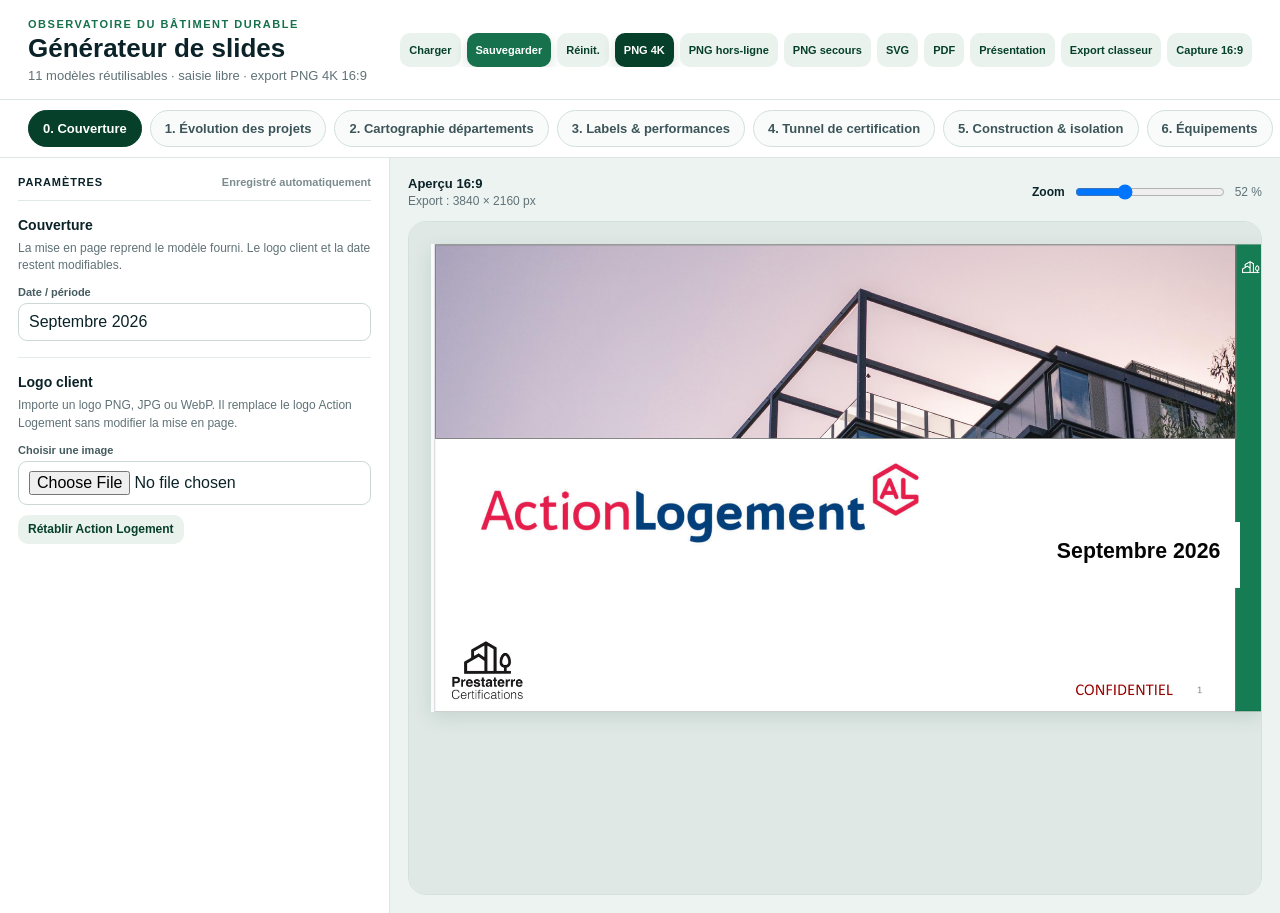
==== _qa.html @ 5436eee7 "Add files via upload" ====
<!DOCTYPE html>
<html lang="fr">
<head>
  <meta charset="UTF-8" />
  <meta name="viewport" content="width=device-width, initial-scale=1.0" />
  <meta name="theme-color" content="#06402B" />
  <title>Générateur de slides - Observatoire</title>
  <link rel="stylesheet" href="style.css" />
</head>
<body>
  <div id="appShell" class="app-shell" aria-hidden="true">
  <header class="app-header">
    <div>
      <p class="eyebrow">OBSERVATOIRE DU BÂTIMENT DURABLE</p>
      <h1>Générateur de slides</h1>
      <p class="app-subtitle">11 modèles réutilisables · saisie libre · export PNG 4K 16:9</p>
    </div>
    <div class="header-actions">
      <button id="loadSaveBtn" class="btn btn-secondary" type="button">Charger</button>
      <button id="saveProjectBtn" class="btn btn-save" type="button">Sauvegarder</button>
      <button id="resetBtn" class="btn btn-secondary" type="button">Réinit.</button>
      <button id="exportBtn" class="btn btn-primary" type="button" title="Export PNG 4K standard">PNG 4K</button>
      <button id="exportOfflineBtn" class="btn btn-secondary" type="button" title="Export PNG hors ligne sans dépendance Internet">PNG hors-ligne</button>
      <button id="exportFallbackBtn" class="btn btn-secondary" type="button" title="Méthode d’export alternative">PNG secours</button>
      <button id="exportSvgBtn" class="btn btn-secondary" type="button" title="Export hors ligne vectoriel compatible présentation">SVG</button>
      <button id="printPdfBtn" class="btn btn-secondary" type="button" title="Alternative hors connexion via l’impression du navigateur">PDF</button>
      <button id="presentationBtn" class="btn btn-secondary" type="button" title="Afficher les slides en plein écran avec les onglets">Présentation</button>
      <button id="exportWorkbookBtn" class="btn btn-secondary" type="button" title="Exporter tous les onglets dans un seul PDF">Export classeur</button>
      <button id="openCaptureBtn" class="btn btn-secondary" type="button" title="Ouvre la slide seule en grand format, prête pour une capture d’écran propre">Capture 16:9</button>
      <input id="loadSaveInput" type="file" accept="application/json,.json" hidden />
    </div>
  </header>

  <nav class="tabs" aria-label="Slides">
    <button class="tab active" data-tab="cover">0. Couverture</button>
    <button class="tab" data-tab="evolution">1. Évolution des projets</button>
    <button class="tab" data-tab="map">2. Cartographie départements</button>
    <button class="tab" data-tab="labels">3. Labels & performances</button>
    <button class="tab" data-tab="tunnel">4. Tunnel de certification</button>
    <button class="tab" data-tab="envelope">5. Construction & isolation</button>
    <button class="tab" data-tab="equipments">6. Équipements</button>
    <button class="tab" data-tab="heatingMatrix">7. Transition chauffage</button>
    <button class="tab" data-tab="ecsMatrix">8. Transition ECS</button>
    <button class="tab" data-tab="carbon">9. Indicateurs carbone</button>
    <button class="tab" data-tab="dpe">10. DPE avant / après</button>
  </nav>

  <main class="workspace">
    <aside class="control-panel">
      <div class="control-panel-title">
        <span>PARAMÈTRES</span>
        <span id="saveStatus">Enregistré automatiquement</span>
      </div>
      <div id="controls"></div>
    </aside>

    <section class="preview-area">
      <div class="preview-toolbar">
        <div>
          <strong>Aperçu 16:9</strong>
          <span>Export : 3840 × 2160 px</span>
        </div>
        <div class="zoom-control">
          <label for="zoomRange">Zoom</label>
          <input id="zoomRange" type="range" min="30" max="100" value="52" />
          <span id="zoomValue">52 %</span>
        </div>
      </div>
      <div id="slideViewport" class="slide-viewport">
        <div id="slideStage" class="slide-stage">
          <section id="slide" class="slide" aria-label="Aperçu de la slide"></section>
        </div>
      </div>
    </section>
  </main>

  <div id="toast" class="toast" role="status" aria-live="polite"></div>
  </div>
  <script src="app.js"></script>
</body>
</html>
---- style.css ----
:root {
  --green-900: #06402B;
  --green-800: #0b5a3d;
  --green-700: #16714c;
  --green-500: #43995f;
  --green-300: #9dc68d;
  --green-100: #e9f2ec;
  --teal-900: #07343a;
  --ink: #0b2328;
  --muted: #607277;
  --line: #cbd8d5;
  --panel: #f7faf9;
  --panel-2: #eef4f2;
  --orange: #f2a000;
  --orange-dark: #e96a13;
  --yellow: #f7d640;
  --red: #e74f1d;
  --grey: #aeb7b5;
  --white: #ffffff;
  --shadow: 0 12px 36px rgba(6, 64, 43, .12);
  --radius: 18px;
}

* { box-sizing: border-box; }

html, body { min-height: 100%; }

body {
  margin: 0;
  font-family: Arial, Helvetica, sans-serif;
  color: var(--ink);
  background: #edf3f1;
}

button, input, select, textarea { font: inherit; }
button { cursor: pointer; }

.app-header {
  display: flex;
  justify-content: space-between;
  align-items: center;
  gap: 24px;
  padding: 18px 28px 16px;
  background: #fff;
  border-bottom: 1px solid #dce6e3;
}

.eyebrow {
  margin: 0 0 4px;
  color: var(--green-700);
  font-size: 11px;
  font-weight: 800;
  letter-spacing: .14em;
}

.app-header h1 {
  margin: 0;
  font-size: 26px;
  line-height: 1.1;
}

.app-subtitle {
  margin: 5px 0 0;
  color: var(--muted);
  font-size: 13px;
}

.header-actions { display: flex; gap: 6px; flex-wrap: nowrap; justify-content: flex-end; align-items: center; }

.btn {
  border: 0;
  border-radius: 10px;
  padding: 7px 9px;
  font-weight: 800;
  font-size: 11px;
  line-height: 1.1;
  white-space: nowrap;
  transition: .18s ease;
}

.btn:hover { transform: translateY(-1px); }
.btn-primary { color: #fff; background: var(--green-900); box-shadow: 0 7px 18px rgba(6,64,43,.2); }
.btn-save { color: #fff; background: var(--green-700); box-shadow: 0 7px 18px rgba(22,113,76,.18); }
.btn-secondary { color: var(--green-900); background: var(--green-100); }
.btn-small { padding: 8px 10px; font-size: 12px; }
.btn-danger { color: #8d2d1a; background: #fff1ed; }

.tabs {
  display: flex;
  gap: 8px;
  padding: 10px 28px;
  background: #fff;
  border-bottom: 1px solid #dce6e3;
  overflow-x: auto;
}

.tab {
  border: 1px solid #d2dfdc;
  background: #f8fbfa;
  color: #3d5559;
  padding: 10px 14px;
  border-radius: 999px;
  white-space: nowrap;
  font-size: 13px;
  font-weight: 800;
}

.tab.active {
  color: #fff;
  border-color: var(--green-900);
  background: var(--green-900);
}

.workspace {
  display: grid;
  grid-template-columns: 390px 1fr;
  min-height: calc(100vh - 146px);
}

.control-panel {
  background: #fff;
  border-right: 1px solid #dce6e3;
  min-height: 100%;
  max-height: calc(100vh - 146px);
  overflow: auto;
  padding: 18px;
}

.control-panel-title {
  display: flex;
  justify-content: space-between;
  align-items: center;
  gap: 10px;
  padding-bottom: 12px;
  border-bottom: 1px solid #e0e9e7;
  font-size: 11px;
  font-weight: 900;
  letter-spacing: .08em;
}

.control-panel-title span:last-child {
  color: #7c8b8e;
  font-weight: 600;
  letter-spacing: 0;
}

.control-section {
  padding: 16px 0;
  border-bottom: 1px solid #e3ebe9;
}

.control-section:last-child { border-bottom: 0; }
.control-section h3 { margin: 0 0 11px; font-size: 14px; }
.control-section p.help { margin: -4px 0 12px; color: var(--muted); font-size: 12px; line-height: 1.45; }

.field { margin-bottom: 10px; }
.field:last-child { margin-bottom: 0; }
.field label { display: block; margin-bottom: 5px; font-size: 11px; color: #465b60; font-weight: 800; }
.field input, .field select, .field textarea {
  width: 100%;
  border: 1px solid #cbd8d5;
  border-radius: 9px;
  padding: 9px 10px;
  background: #fff;
  color: var(--ink);
  outline: none;
}
.field textarea { min-height: 62px; resize: vertical; }
.field input:focus, .field select:focus, .field textarea:focus {
  border-color: var(--green-700);
  box-shadow: 0 0 0 3px rgba(22,113,76,.1);
}

.fields-2 { display: grid; grid-template-columns: 1fr 1fr; gap: 8px; }
.fields-3 { display: grid; grid-template-columns: 1fr 1fr 1fr; gap: 8px; }

.data-list { display: flex; flex-direction: column; gap: 8px; }
.data-row {
  display: grid;
  grid-template-columns: minmax(0,1fr) 72px 34px;
  gap: 6px;
  align-items: end;
}
.data-row .field { margin: 0; }
.data-row .remove-row {
  width: 34px;
  height: 38px;
  padding: 0;
  border: 0;
  border-radius: 8px;
  background: #fff1ed;
  color: #9a3820;
  font-size: 18px;
  font-weight: 900;
}
.custom-row {
  display: grid;
  grid-template-columns: 1fr 76px 34px;
  gap: 6px;
  align-items: end;
}
.custom-input { margin-top: 5px; }

.section-actions { display: flex; justify-content: flex-end; margin-top: 10px; }

.inline-note {
  margin-top: 9px;
  padding: 9px 10px;
  background: #f3f7f6;
  border-radius: 9px;
  color: #587075;
  font-size: 11px;
  line-height: 1.4;
}
.inline-note.warn { background: #fff7e8; color: #8a5a00; }

.preview-area { min-width: 0; padding: 18px; overflow: hidden; }
.preview-toolbar {
  display: flex;
  justify-content: space-between;
  align-items: center;
  gap: 16px;
  margin-bottom: 12px;
}
.preview-toolbar strong { display: block; font-size: 13px; }
.preview-toolbar span { color: var(--muted); font-size: 12px; }
.zoom-control { display: flex; align-items: center; gap: 8px; }
.zoom-control label { font-size: 12px; font-weight: 800; }
.zoom-control input { width: 150px; }

.slide-viewport {
  width: 100%;
  min-height: calc(100vh - 226px);
  overflow: auto;
  border: 1px solid #d4e0dd;
  border-radius: 18px;
  background: #dfe8e5;
  padding: 22px;
}
.slide-stage { transform-origin: top left; }

.slide {
  position: relative;
  width: 1600px;
  height: 900px;
  overflow: hidden;
  background: #fff;
  color: var(--ink);
  box-shadow: var(--shadow);
  transform-origin: top left;
}

/* ---------------------------
   Shared slide language
   --------------------------- */

.slide * { box-sizing: border-box; }
.slide h1, .slide h2, .slide h3, .slide p { margin: 0; }
.slide .s-head {
  position: absolute;
  left: 58px;
  right: 58px;
  top: 36px;
  height: 94px;
  display: flex;
  justify-content: space-between;
  align-items: flex-start;
}
.slide .s-title-wrap { display: flex; gap: 22px; align-items: stretch; }
.slide .s-title-line { width: 5px; border-radius: 10px; background: var(--teal-900); }
.slide .s-title h1 { font-size: 37px; letter-spacing: .01em; font-weight: 900; }
.slide .s-title p { margin-top: 6px; font-size: 23px; color: #1c5960; }
.slide .s-title .s-note { margin-top: 7px; font-size: 14px; color: #6e7b7e; font-style: italic; }
.slide .tip {
  display: flex;
  align-items: center;
  gap: 14px;
  max-width: 410px;
  padding: 14px 18px;
  border-radius: 14px;
  background: linear-gradient(90deg, #e7f0ed, #f0f5f3);
  font-size: 16px;
  line-height: 1.25;
}
.slide .tip-icon, .slide .round-icon {
  flex: 0 0 auto;
  display: inline-flex;
  align-items: center;
  justify-content: center;
  border-radius: 50%;
  color: #fff;
  background: radial-gradient(circle at 30% 30%, #0d6c5d, #073b3f 72%);
}
.slide .tip-icon { width: 54px; height: 54px; font-size: 27px; }
.slide .round-icon { width: 44px; height: 44px; font-size: 22px; }
.slide .card {
  border: 1.5px solid #c3d2cf;
  border-radius: 24px;
  background: #fff;
}
.slide .card-tab {
  position: absolute;
  top: -34px;
  left: 74px;
  min-width: 290px;
  height: 54px;
  display: flex;
  align-items: center;
  gap: 12px;
  padding: 0 28px 0 54px;
  color: #fff;
  background: linear-gradient(90deg, #07504a, #06402b);
  border-radius: 0 14px 14px 0;
  font-size: 22px;
  font-weight: 900;
}
.slide .card-tab .tab-icon {
  position: absolute;
  left: -32px;
  width: 70px;
  height: 70px;
  display: flex;
  align-items: center;
  justify-content: center;
  border: 8px solid #fff;
  border-radius: 50%;
  background: radial-gradient(circle at 30% 30%, #0d6c5d, #073b3f 72%);
  font-size: 30px;
}
.slide .mini-header { font-size: 13px; color: #4e6367; font-weight: 900; letter-spacing: .03em; }
.slide .metric { font-weight: 900; color: #073d42; }
.slide .metric.green { color: #2d7f39; }
.slide .muted { color: #64777b; }
.slide .divider { height: 1px; background: #ccd8d6; }

.slide .footer-note {
  position: absolute;
  left: 58px;
  right: 58px;
  bottom: 34px;
  min-height: 82px;
  display: flex;
  align-items: center;
  gap: 20px;
  padding: 15px 24px;
  border: 1px solid #c6d3d0;
  border-radius: 16px;
  background: #fff;
  font-size: 14px;
  line-height: 1.4;
}

/* Bars */
.bar-chart { display: flex; flex-direction: column; gap: 7px; }
.bar-row { display: grid; grid-template-columns: 210px 1fr 46px 54px; gap: 10px; align-items: center; }
.bar-name { text-align: right; font-size: 14px; line-height: 1.15; }
.bar-track { height: 18px; border-radius: 4px; background: #edf2f0; overflow: hidden; }
.bar-fill { height: 100%; border-radius: 4px; background: linear-gradient(90deg, #0d8150, #2ea660); }
.bar-fill.orange { background: linear-gradient(90deg, #f3b300, #f68a00); }
.bar-count { font-size: 15px; font-weight: 900; }
.bar-percent { color: #66787b; font-size: 12px; }

/* Repères */
.reperes-box {
  border: 1px solid #cad7d4;
  border-radius: 16px;
  overflow: hidden;
  background: #fff;
}
.reperes-title { padding: 10px 15px; font-weight: 900; border-bottom: 1px solid #d7e1df; }
.repere-row { display: flex; align-items: flex-start; gap: 10px; padding: 6px 14px; border-bottom: 1px solid #e2e9e7; font-size: 11.5px; line-height: 1.25; }
.repere-row:last-child { border-bottom: 0; }
.repere-dot { flex: 0 0 auto; width: 24px; height: 24px; display:flex; align-items:center; justify-content:center; border-radius:50%; background:#0c7c4d; color:#fff; font-size:12px; }

/* Donuts */
.donut-wrap { display: flex; align-items: center; gap: 18px; }
.donut {
  width: 126px;
  height: 126px;
  border-radius: 50%;
  position: relative;
  flex: 0 0 auto;
}
.donut::after {
  content: "";
  position: absolute;
  inset: 28px;
  border-radius: 50%;
  background: #fff;
}
.legend { display: flex; flex-direction: column; gap: 8px; min-width: 0; }
.legend-item { display: grid; grid-template-columns: 13px 55px 1fr; gap: 8px; align-items: start; font-size: 12px; line-height: 1.2; }
.legend-swatch { width: 13px; height: 13px; margin-top: 1px; border-radius: 2px; }
.legend-val { font-weight: 900; }

/* Gauges */
.gauge { position: relative; height: 54px; }
.gauge-track {
  position: absolute;
  left: 0;
  right: 0;
  top: 21px;
  height: 14px;
  border-radius: 20px;
  background: linear-gradient(90deg, #006b44 0%, #79b64b 36%, #f5d13b 62%, #f39b18 80%, #ed4e1c 100%);
}
.gauge-tick { position: absolute; top: 37px; font-size: 11px; color: #53676b; transform: translateX(-50%); }
.gauge-marker { position: absolute; top: 0; transform: translateX(-50%); text-align: center; }
.gauge-marker .marker-label { font-size: 12px; font-weight: 900; white-space: nowrap; }
.gauge-marker .pin { width: 15px; height: 15px; margin: 4px auto 0; border-radius: 50% 50% 50% 0; transform: rotate(-45deg); background: var(--green-900); }
.gauge-marker.orange .pin { background: var(--orange); }
.gauge-marker.grey .pin { background: #808b8c; }
.gauge-marker .stem { width: 2px; height: 9px; margin: -2px auto 0; background: currentColor; opacity: .7; }

/* Simple building illustration */
.building-ill { width: 100%; height: 100%; }
.building-ill .b-stroke { stroke: #102f34; stroke-width: 4; fill: none; stroke-linecap: round; stroke-linejoin: round; }
.building-ill .b-soft { stroke: #6f8587; stroke-width: 2; fill: none; }
.building-ill .b-fill { fill: #f6f8f7; stroke: #102f34; stroke-width: 4; }
.building-ill .b-side { fill: #e9efed; stroke: #102f34; stroke-width: 4; }
.building-ill .b-roof { fill: #233a3f; }
.building-ill .b-core { fill: #31494d; }
.building-ill .b-ins { fill: #c7e1a7; stroke: #6b9d50; stroke-width: 2; }
.building-ill .b-ground { fill: #eef3f1; stroke: #9fb1ad; stroke-width: 2; }
.building-ill .b-base { fill: #2d4448; }
.building-ill .b-shadow { fill: #dce7e3; }
.building-ill .b-pillar { fill: #51686b; }
.building-ill .b-balcony { stroke: #264145; stroke-width: 2; fill: #eff4f3; }
.building-ill .b-furniture { stroke: #587174; stroke-width: 2; fill: none; stroke-linecap: round; }
.building-ill .b-green { fill: #a5c785; stroke: #3d6e45; stroke-width: 2; }


/* Slide 1 */
.labels-slide .left-card { position:absolute; left:30px; top:177px; width:720px; height:570px; padding:48px 30px 20px; }
.labels-slide .right-card { position:absolute; right:30px; top:177px; width:790px; height:570px; padding:48px 30px 20px; }
.labels-slide .chart-zone { height: 250px; overflow: hidden; }
.labels-slide .reperes-box { min-height: 190px; margin-top: 16px; }
.labels-slide .right-card .bar-row { grid-template-columns: 225px 1fr 40px 50px; gap: 8px; }
.labels-slide .right-card .chart-zone { height: 300px; }
.labels-slide .right-card .reperes-box { min-height: 170px; margin-top: 10px; }
.labels-slide .footer-note { min-height: 80px; }
.labels-slide .summary-grid { display:grid; grid-template-columns:1fr 1fr 1fr; gap:0; width:100%; }
.labels-slide .summary-item { display:flex; align-items:center; gap:13px; padding:0 20px; border-right:1px solid #cad6d3; font-size:13px; }
.labels-slide .summary-item:last-child { border-right:0; }

/* Slide 2 equipments */
.equipment-slide .heat-card { position:absolute; left:26px; top:174px; width:345px; height:254px; padding:40px 20px 16px; }
.equipment-slide .ecs-card { position:absolute; right:26px; top:174px; width:345px; height:254px; padding:40px 20px 16px; }
.equipment-slide .cool-card { position:absolute; left:26px; top:452px; width:345px; height:254px; padding:40px 20px 16px; }
.equipment-slide .vent-card { position:absolute; right:26px; top:452px; width:345px; height:254px; padding:40px 20px 16px; }
.equipment-slide .building-zone { position:absolute; left:350px; top:118px; width:900px; height:610px; }
.equipment-slide .performance-card { position:absolute; left:165px; right:165px; top:736px; height:138px; border:1.5px solid #c3d2cf; border-radius:18px; padding:34px 14px 10px; }
.equipment-slide .performance-card .card-tab { left:34px; min-width:430px; }
.equipment-slide .equip-title { font-size:12px; font-weight:900; margin-bottom:10px; }
.equipment-slide .dominant { margin-top:10px; padding-top:0; }
.equipment-slide .dominant .name { font-size:13px; font-weight:900; line-height:1.12; }
.equipment-slide .dominant .pct { color:#2d7f39; font-size:24px; font-weight:900; }
.equipment-slide .metrics-grid { display:grid; grid-template-columns:1.05fr 1fr 1.1fr 1.15fr; gap:0; height:100%; }
.equipment-slide .perf-cell { padding:0 12px; border-right:1px solid #cbd8d5; }
.equipment-slide .perf-cell:last-child { border-right:0; }
.equipment-slide .perf-cell .head { display:flex; gap:6px; align-items:center; font-size:10px; font-weight:900; }
.equipment-slide .perf-values { display:grid; grid-template-columns:repeat(3,1fr); gap:4px; margin-top:7px; }
.equipment-slide .perf-value span { display:block; font-size:8px; color:#617478; }
.equipment-slide .perf-value b { display:block; margin-top:2px; font-size:14px; color:#2d7f39; }
.equipment-slide .mini-gauge { margin-top:8px; position:relative; height:20px; }
.equipment-slide .mini-gauge .track { position:absolute; left:0; right:0; top:8px; height:7px; border-radius:10px; background:linear-gradient(90deg,#0b7c4c,#7fb44d,#f2ce38,#e96918); }
.equipment-slide .mini-gauge .marker { position:absolute; top:0; width:0; height:0; border-left:6px solid transparent; border-right:6px solid transparent; border-top:11px solid #283d40; transform:translateX(-50%); }
.equipment-slide .card-tab, .envelope-slide .card-tab { left:54px; min-width:235px; height:46px; padding:0 18px 0 42px; font-size:17px; }
.equipment-slide .card-tab .tab-icon, .envelope-slide .card-tab .tab-icon { left:-24px; width:56px; height:56px; border-width:6px; font-size:24px; }
.equipment-slide .legend-item, .envelope-slide .legend-item { grid-template-columns: 12px 50px 1fr; gap: 7px; font-size: 11px; }
.equipment-slide .legend { gap: 6px; }

/* Slide 3 envelope */
.envelope-slide .mode-card { position:absolute; left:25px; top:170px; width:365px; height:340px; padding:46px 24px 20px; }
.envelope-slide .roof-card { position:absolute; right:25px; top:170px; width:440px; height:350px; padding:46px 24px 20px; }
.envelope-slide .facade-card { position:absolute; right:25px; top:545px; width:440px; height:300px; padding:46px 24px 18px; }
.envelope-slide .floor-card { position:absolute; left:255px; top:676px; width:695px; height:175px; padding:42px 22px 15px; }
.envelope-slide .building-zone { position:absolute; left:350px; top:128px; width:860px; height:620px; }
.envelope-slide .floor-layout { display:grid; grid-template-columns:1.35fr .9fr; gap:18px; height:100%; }
.envelope-slide .floor-layout > div:last-child { border-left:1px solid #cbd8d5; padding-left:18px; }
.envelope-slide .r-box { margin-top:12px; border-top:1px solid #cbd8d5; padding-top:10px; }
.envelope-slide .r-row { display:flex; justify-content:space-between; align-items:flex-end; }
.envelope-slide .r-value { font-size:27px; font-weight:900; color:#2d7f39; }
.envelope-slide .r-label { font-size:11px; font-weight:900; }
.envelope-slide .quality { margin-top:4px; color:#2d7f39; font-size:11px; font-weight:900; text-align:right; }

/* Slide 4 carbon */
.carbon-slide .energy-card { position:absolute; left:55px; top:245px; width:690px; height:515px; padding:52px 28px 22px; }
.carbon-slide .construction-card { position:absolute; right:55px; top:245px; width:690px; height:515px; padding:52px 28px 22px; }
.carbon-slide .carbon-values { display:grid; grid-template-columns:1fr 1fr; margin-bottom:26px; border-radius:14px; background:linear-gradient(90deg,#f3f7f6,#f6f9f8); }
.carbon-slide .carbon-value { padding:17px 20px; text-align:center; }
.carbon-slide .carbon-value:first-child { border-right:1px solid #bfcfcb; }
.carbon-slide .carbon-value .label { font-size:13px; font-weight:900; }
.carbon-slide .carbon-value b { display:block; margin-top:6px; font-size:40px; color:#073d42; }
.carbon-slide .carbon-value .unit { margin-top:2px; font-size:14px; }
.carbon-slide .carbon-gauge { padding:0 4px; margin-top:6px; }
.carbon-slide .thresholds { position:relative; height:85px; margin-top:4px; }
.carbon-slide .threshold-line { position:absolute; left:0; right:0; height:1px; background:#cbd8d5; }
.carbon-slide .threshold-label { position:absolute; left:0; font-size:12px; font-weight:900; }
.carbon-slide .threshold-point { position:absolute; width:10px; height:10px; border-radius:50%; transform:translate(-50%,-50%); }
.carbon-slide .threshold-vline { position:absolute; width:1px; top:-13px; height:43px; border-left:1px dashed currentColor; }
.carbon-slide .carbon-explainer { margin-top:10px; padding:13px 15px; border-radius:12px; background:#f1f6f4; font-size:13px; line-height:1.4; }
.carbon-slide .carbon-explainer b { color:#073d42; }
.carbon-slide .footer-note { bottom:32px; }
.carbon-slide .legend-inline { margin-left:auto; display:flex; gap:30px; font-size:13px; }
.carbon-slide .legend-inline span { display:flex; gap:8px; align-items:center; }
.carbon-slide .legend-pin { width:11px; height:11px; border-radius:50% 50% 50% 0; transform:rotate(-45deg); display:inline-block; }

.toast {
  position: fixed;
  right: 22px;
  bottom: 22px;
  z-index: 50;
  max-width: 360px;
  padding: 12px 16px;
  border-radius: 12px;
  color: #fff;
  background: #073d42;
  box-shadow: 0 12px 30px rgba(0,0,0,.18);
  opacity: 0;
  transform: translateY(12px);
  pointer-events: none;
  transition: .2s ease;
}
.toast.show { opacity:1; transform:translateY(0); }

@media (max-width: 1100px) {
  .workspace { grid-template-columns: 340px 1fr; }
  .app-header { align-items:flex-start; }
}

@media (max-width: 850px) {
  .app-header { flex-direction:column; }
  .workspace { display:block; }
  .control-panel { max-height:none; border-right:0; border-bottom:1px solid #dce6e3; }
  .slide-viewport { min-height:500px; }
}


/* V4 refinements for slides 2 and 3 */
.building-photo { width: 100%; height: 100%; object-fit: contain; display: block; }
.equipment-slide .building-zone, .envelope-slide .building-zone {
  display: flex;
  align-items: center;
  justify-content: center;
  overflow: hidden;
}

.equipment-slide .card-tab, .envelope-slide .card-tab {
  top: -26px;
  left: 40px;
  min-width: 205px;
  height: 40px;
  padding: 0 16px 0 36px;
  font-size: 14px;
  white-space: nowrap;
}
.equipment-slide .card-tab .tab-icon, .envelope-slide .card-tab .tab-icon {
  left: -20px;
  width: 48px;
  height: 48px;
  border-width: 5px;
  font-size: 20px;
}
.equipment-slide .equip-title, .envelope-slide .equip-title {
  font-size: 11px;
  margin-bottom: 8px;
}
.equipment-slide .donut, .envelope-slide .donut {
  width: 108px;
  height: 108px;
}
.equipment-slide .donut::after, .envelope-slide .donut::after {
  inset: 24px;
}
.equipment-slide .legend-item, .envelope-slide .legend-item {
  grid-template-columns: 11px 47px 1fr;
  gap: 6px;
  font-size: 10px;
  line-height: 1.15;
}
.equipment-slide .legend, .envelope-slide .legend { gap: 5px; }
.equipment-slide .dominant .mini-header, .envelope-slide .dominant .mini-header,
.envelope-slide .r-label, .envelope-slide .quality, .equipment-slide .perf-value span {
  font-size: 10px;
}
.equipment-slide .dominant .name, .envelope-slide .dominant .name { font-size: 12px; }
.equipment-slide .dominant .pct, .envelope-slide .dominant .pct { font-size: 22px; }

.equipment-slide .heat-card { left: 24px; top: 178px; width: 324px; height: 238px; padding: 32px 18px 14px; }
.equipment-slide .ecs-card { right: 24px; top: 178px; width: 324px; height: 238px; padding: 32px 18px 14px; }
.equipment-slide .cool-card { left: 24px; top: 446px; width: 324px; height: 238px; padding: 32px 18px 14px; }
.equipment-slide .vent-card { right: 24px; top: 446px; width: 324px; height: 258px; padding: 32px 18px 14px; }
.equipment-slide .building-zone { left: 332px; top: 145px; width: 776px; height: 570px; }
.equipment-slide .performance-card { left: 120px; right: 120px; top: 730px; height: 136px; padding: 30px 12px 10px; }
.equipment-slide .performance-card .card-tab { left: 30px; min-width: 360px; font-size: 13px; }
.equipment-slide .perf-cell { padding: 0 10px; }
.equipment-slide .perf-cell .head { font-size: 9.5px; }
.equipment-slide .perf-values { margin-top: 6px; gap: 3px; }
.equipment-slide .perf-value b { font-size: 13px; }
.equipment-slide .mini-gauge { margin-top: 6px; }

.envelope-slide .mode-card { left: 20px; top: 176px; width: 340px; height: 304px; padding: 34px 18px 16px; }
.envelope-slide .roof-card { right: 20px; top: 176px; width: 388px; height: 314px; padding: 34px 18px 16px; }
.envelope-slide .facade-card { right: 20px; top: 512px; width: 388px; height: 282px; padding: 34px 18px 16px; }
.envelope-slide .floor-card { left: 220px; top: 702px; width: 738px; height: 150px; padding: 34px 18px 12px; }
.envelope-slide .floor-card .card-tab { min-width: 280px; }
.envelope-slide .building-zone { left: 320px; top: 128px; width: 740px; height: 610px; }
.envelope-slide .floor-layout { grid-template-columns: 1.35fr 0.95fr; gap: 14px; }
.envelope-slide .floor-layout > div:last-child { padding-left: 14px; }
.envelope-slide .r-box { margin-top: 8px; padding-top: 8px; }
.envelope-slide .r-value { font-size: 22px; }

/* Slide 5 cartographie */
.map-total-control {
  display: flex;
  align-items: center;
  justify-content: space-between;
  gap: 12px;
  padding: 12px 14px;
  border: 1px solid #bfd2c8;
  border-radius: 12px;
  background: #f4f8f6;
  color: var(--green-900);
}
.map-total-control span { font-size: 12px; font-weight: 800; }
.map-total-control strong { font-size: 24px; }
.map-control-actions { display: flex; gap: 8px; flex-wrap: wrap; }
.map-department-section { padding-bottom: 0; }
.map-dept-list {
  display: flex;
  flex-direction: column;
  gap: 3px;
  max-height: 580px;
  overflow-y: auto;
  padding-right: 4px;
}
.map-dept-row {
  display: grid;
  grid-template-columns: 42px minmax(0, 1fr) 76px;
  gap: 8px;
  align-items: center;
  min-height: 36px;
  padding: 4px 5px;
  border-bottom: 1px solid #edf2f0;
}
.map-dept-row:focus-within { background: #f3f8f5; }
.map-dept-code { color: var(--green-900); font-size: 11px; font-weight: 900; text-align: center; }
.map-dept-name { min-width: 0; color: #38534a; font-size: 11px; line-height: 1.15; }
.map-dept-input {
  width: 100%;
  min-width: 0;
  padding: 6px 7px;
  border: 1px solid #c8d7d1;
  border-radius: 8px;
  color: var(--green-900);
  background: #fff;
  text-align: center;
  font-weight: 900;
  outline: none;
}
.map-dept-input:focus { border-color: var(--green-900); box-shadow: 0 0 0 2px rgba(6,64,43,.08); }

.map-slide .s-head { z-index: 3; }
.map-slide .map-slide-canvas {
  position: absolute;
  left: 28px;
  right: 28px;
  top: 132px;
  bottom: 20px;
  overflow: hidden;
  background: #fff;
}
.map-slide .department-map-svg {
  display: block;
  width: 100%;
  height: 100%;
  background: #fff;
}
.map-slide .map-slide-status {
  position: absolute;
  inset: 0;
  display: flex;
  align-items: center;
  justify-content: center;
  padding: 40px;
  color: var(--green-900);
  background: rgba(255,255,255,.93);
  font-size: 19px;
  font-weight: 800;
  text-align: center;
}

/* Optional carbon thresholds */
.threshold-manager {
  display: grid;
  grid-template-columns: 1fr 1fr;
  gap: 10px;
  margin-top: 12px;
}
.threshold-control {
  padding: 10px;
  border: 1px solid #d8e3e0;
  border-radius: 10px;
  background: #f7faf9;
}
.threshold-toggle {
  display: flex;
  align-items: center;
  gap: 8px;
  margin-bottom: 9px;
  color: #294348;
  font-size: 11px;
  font-weight: 900;
  cursor: pointer;
}
.threshold-toggle input {
  width: 17px;
  height: 17px;
  accent-color: var(--green-900);
}
.threshold-value { margin-bottom: 0; }
.threshold-value.is-disabled { opacity: .42; }

/* V9 - performance énergétique configurable, repères R et exports */
.equipment-slide .performance-card {
  top: 718px;
  height: 154px;
  padding: 30px 12px 9px;
}
.equipment-slide .metrics-grid {
  grid-template-columns: 1.12fr 1.12fr 1fr 1fr;
}
.equipment-slide .perf-cell {
  min-width: 0;
  padding: 0 9px;
}
.equipment-slide .perf-cell .head {
  font-size: 9px;
  line-height: 1.05;
}
.equipment-slide .perf-cell .repere-dot {
  width: 20px;
  height: 20px;
  font-size: 10px;
}
.equipment-slide .perf-values {
  margin-top: 5px;
  gap: 3px;
}
.equipment-slide .perf-value span {
  font-size: 7.5px;
  line-height: 1.05;
}
.equipment-slide .perf-value b {
  font-size: 11.5px;
  line-height: 1.08;
  overflow-wrap: anywhere;
}
.equipment-slide .mini-gauge {
  height: 15px;
  margin-top: 4px;
}
.equipment-slide .mini-gauge .track {
  top: 6px;
  height: 6px;
}
.equipment-slide .mini-gauge .marker {
  border-left-width: 5px;
  border-right-width: 5px;
  border-top-width: 9px;
}
.equipment-slide .perf-key {
  margin-top: 4px;
  padding: 4px 5px;
  border-radius: 6px;
  background: #f2f7f4;
  color: #546d63;
  font-size: 7.8px;
  line-height: 1.18;
}
.equipment-slide .perf-key strong { color: #173b2e; }
.equipment-slide .perf-cell.no-gauge .perf-key { margin-top: 10px; }

.envelope-slide .r-box {
  margin-top: 6px;
  padding-top: 6px;
}
.envelope-slide .r-row { align-items: baseline; }
.envelope-slide .r-value { font-size: 20px; white-space: nowrap; }
.envelope-slide .r-value small {
  color: #617478;
  font-size: 8px;
  font-weight: 700;
}
.envelope-slide .r-gauge { margin-top: 0; }
.envelope-slide .r-gauge .gauge-tick {
  font-size: 7.5px;
  top: 27px !important;
}
.envelope-slide .r-minmax {
  display: flex;
  justify-content: space-between;
  margin-top: -4px;
  color: #7a8b86;
  font-size: 7px;
  font-weight: 700;
}
.envelope-slide .quality {
  margin-top: 1px;
  font-size: 9px;
}
.envelope-slide .r-guide {
  margin-top: 3px;
  color: #60776e;
  font-size: 7.5px;
  line-height: 1.15;
  text-align: right;
}
.envelope-slide .facade-card { height: 302px; }
.envelope-slide .roof-card { height: 322px; }
.envelope-slide .floor-card { height: 158px; }


.header-actions .btn { min-height: 34px; }
.header-actions .btn-primary, .header-actions .btn-save { box-shadow: 0 5px 14px rgba(6,64,43,.14); }

.header-actions { overflow-x: auto; max-width: 100%; scrollbar-width: thin; }

.equipment-slide .mini-gauge.with-labels { height: 34px; }
.equipment-slide .mini-gauge .marker-label { position:absolute; top:-2px; transform:translate(-50%,-100%); font-size:8px; font-weight:800; color:#173b2e; white-space:nowrap; }
.equipment-slide .mini-gauge .gauge-labels { position:absolute; left:0; right:0; bottom:0; display:flex; justify-content:space-between; gap:8px; font-size:7.5px; color:#617478; }
.equipment-slide .mini-gauge .gauge-labels span:last-child { text-align:right; }

.equipment-slide .perf-cell.gauge-layout .perf-header-line { position: relative; height: 24px; margin-top: 6px; }
.equipment-slide .perf-cell.gauge-layout .perf-header-item { position: absolute; top: 0; display: flex; flex-direction: column; gap: 1px; line-height: 1.05; }
.equipment-slide .perf-cell.gauge-layout .perf-header-item.left { transform: translateX(0); text-align: left; }
.equipment-slide .perf-cell.gauge-layout .perf-header-item.center { transform: translateX(-50%); text-align: center; }
.equipment-slide .perf-cell.gauge-layout .perf-header-item.right { transform: translateX(-100%); text-align: right; }
.equipment-slide .perf-cell.gauge-layout .perf-header-item span { font-size: 7.2px; color: #617478; }
.equipment-slide .perf-cell.gauge-layout .perf-header-item b { font-size: 11.5px; color: #2d7f39; }
.equipment-slide .perf-extra { margin-top: 2px; font-size: 8px; font-weight: 800; color: #173b2e; }
.equipment-slide .perf-cell.gauge-layout .mini-gauge.with-labels { margin-top: 6px; height: 22px; }
.equipment-slide .perf-cell.gauge-layout .mini-gauge .track { top: 10px; }
.equipment-slide .perf-cell.gauge-layout .perf-key { margin-top: 3px; font-size: 7.2px; line-height: 1.12; padding: 3px 5px; }

/* V19 */
.toggle-grid{display:grid;grid-template-columns:1fr 1fr;gap:8px}.topic-toggle{display:flex;align-items:center;gap:8px;padding:9px 10px;border:1px solid #d7e3df;border-radius:10px;background:#f8fbfa;font-size:12px;font-weight:800}.topic-toggle input{accent-color:#06402B}.tunnel-total-control{display:flex;justify-content:space-between;align-items:center;padding:10px 12px;margin:8px 0 12px;border-radius:10px;background:#eef5f1}.tunnel-total-control strong{font-size:20px;color:#06402B}.tunnel-status-editor{display:grid;grid-template-columns:1fr 64px;gap:8px;align-items:end;margin-bottom:6px}.tunnel-status-editor .field{margin:0}.auto-percent{padding:10px 4px;text-align:center;border-radius:8px;background:#e9f2ec;color:#06402B;font-size:12px;font-weight:900}

.envelope-slide .windows-card{position:absolute;left:20px;top:505px;width:340px;height:190px;padding:34px 18px 14px}.envelope-slide .windows-card .donut-wrap{grid-template-columns:92px 1fr;gap:10px}.envelope-slide .windows-card .donut{width:88px;height:88px}.envelope-slide .windows-card .donut::after{inset:20px}.envelope-slide .windows-card .dominant{margin-top:3px}.envelope-slide .windows-card .dominant .name{font-size:10.5px}.envelope-slide .windows-card .dominant .pct{font-size:18px}

.tunnel-slide{background:#fff}.tunnel-slide .s-head{padding-top:36px}.tunnel-slide .s-title p{font-size:25px;font-weight:900;color:#06402B;letter-spacing:.02em}.tunnel-phase-wrap{position:absolute;left:60px;right:60px;top:178px;height:116px;display:flex;align-items:center;gap:18px}.tunnel-arrow{font-size:42px;color:#16714c;font-weight:300}.tunnel-phase-row{display:grid;grid-template-columns:repeat(4,1fr);gap:8px;width:100%;height:108px}.phase-arrow{position:relative;display:flex;align-items:center;justify-content:space-between;padding:0 34px 0 30px;border:1px solid #b9d3c8;clip-path:polygon(0 0,92% 0,100% 50%,92% 100%,0 100%,8% 50%)}.phase-arrow:first-child{clip-path:polygon(0 0,92% 0,100% 50%,92% 100%,0 100%)}.phase-arrow.project{background:#eaf4fb;border-color:#9bc7e6}.phase-arrow.design{background:#f5f5f5;border-color:#d2d2d2}.phase-arrow.execution{background:#075838;color:#fff}.phase-arrow.delivery{background:#c8f8db;border-color:#1bc76b}.phase-arrow small{display:block;font-size:14px;font-weight:500}.phase-arrow b{display:block;margin-top:4px;font-size:22px}.phase-arrow img{width:44px;height:44px;object-fit:contain;mix-blend-mode:multiply}.phase-arrow.execution img{filter:brightness(0) invert(1);mix-blend-mode:normal}.tunnel-phase-desc{position:absolute;left:130px;right:85px;top:306px;display:grid;grid-template-columns:repeat(4,1fr);gap:16px;text-align:center;font-size:14px;line-height:1.25}.tunnel-phase-desc>div{padding:0 24px;border-right:1px solid #cbd8d5}.tunnel-phase-desc>div:last-child{border-right:0}.tunnel-dotted{position:absolute;left:70px;right:70px;top:430px;border-top:4px dotted #06402B}.tunnel-dotted:after{content:'▶';position:absolute;right:-10px;top:-14px;color:#06402B;font-size:20px}.tunnel-bubbles{position:absolute;left:45px;right:45px;top:458px;display:grid;grid-template-columns:repeat(6,1fr);gap:12px}.tunnel-status{text-align:center;position:relative}.status-bubble{width:112px;height:112px;margin:0 auto;border-radius:50%;display:flex;align-items:center;justify-content:center;border:1.5px solid #16864f;font-size:34px;font-weight:900;color:#06402B}.status-bubble sup{font-size:18px;margin-top:-24px}.tunnel-status.blue .status-bubble{background:#d9effe;border-color:#88bfe6;color:#123f6a}.tunnel-status.blue2 .status-bubble{background:#e5f2fb;border-color:#9bc7e6;color:#123f6a}.tunnel-status.green1 .status-bubble{background:#408b2e;color:#fff}.tunnel-status.green2 .status-bubble{background:#0d6a3f;color:#fff}.tunnel-status.mint .status-bubble,.tunnel-status.mint2 .status-bubble{background:#b9f4d1}.status-label{min-height:48px;margin-top:10px;padding:0 5px;font-size:12px;font-weight:800;line-height:1.18}.status-pct{margin:8px 5px 0;padding:10px 4px;border:1px solid #bed6c8;border-radius:8px;background:#f4f8f5;color:#06402B;font-size:19px;font-weight:900}.sold-note{margin-top:5px;font-size:10px;font-style:italic;color:#526c62}.tunnel-footer{position:absolute;left:55px;right:55px;bottom:32px;height:68px;display:grid;grid-template-columns:340px 1fr;gap:26px}.period-box,.cancelled-box{border:1px solid #b9cbc4;border-radius:12px;background:#fff;display:flex;align-items:center}.period-box{padding:0 28px;flex-direction:column;align-items:flex-start;justify-content:center}.period-box b{font-size:18px;color:#06402B}.period-box span{font-size:11px;margin-top:3px}.cancelled-box{padding:0 30px;font-size:15px}.cancelled-box b{color:#06402B}

/* DPE */
.dpe-slide { background:#fff; }
.dpe-slide .dpe-dashboard{
  position:absolute; left:34px; right:34px; top:168px; bottom:28px;
  display:flex; flex-direction:column; gap:18px;
}
.dpe-slide .dpe-periods{ display:grid; grid-template-columns:1fr 1fr; gap:26px; }
.dpe-slide .dpe-period-card{
  position:relative; border:1.5px solid #7aa8a0; border-radius:24px; background:#fff;
  padding:28px 18px 14px; box-shadow:0 10px 24px rgba(6,64,43,.05);
}
.dpe-slide .dpe-period-pill{
  position:absolute; top:-24px; left:50%; transform:translateX(-50%);
  min-width:300px; padding:12px 28px; text-align:center; border-radius:14px;
  background:linear-gradient(135deg,#0b5257 0%, #06402B 100%); color:#fff;
  font-size:26px; font-weight:900; line-height:1;
}
.dpe-slide .dpe-period-grid{ display:grid; grid-template-columns:1fr 1fr; gap:18px; }
.dpe-slide .dpe-metric-card{ display:flex; flex-direction:column; min-height:412px; }
.dpe-slide .dpe-metric-title{ font-size:24px; font-weight:900; color:#0b4b4d; line-height:1.05; }
.dpe-slide .dpe-metric-subtitle{ margin-top:4px; font-size:14px; color:#315a5a; line-height:1.15; }
.dpe-slide .dpe-metric-body{ display:flex; align-items:flex-start; gap:18px; margin-top:18px; }
.dpe-slide .dpe-scale-stack{ width:164px; display:flex; flex-direction:column; gap:8px; padding-top:2px; }
.dpe-slide .dpe-stack-row{ display:flex; align-items:stretch; }
.dpe-slide .dpe-stack-bar{
  flex:1; height:26px; background:var(--row-color); color:var(--row-text);
  display:flex; align-items:center; justify-content:flex-end; padding-right:16px; font-size:16px; font-weight:900;
}
.dpe-slide .dpe-stack-tip{
  width:0; height:0; border-top:13px solid transparent; border-bottom:13px solid transparent;
  border-left:14px solid var(--row-color); flex:0 0 auto;
}
.dpe-slide .dpe-score-card{
  flex:1; min-width:0; border-radius:18px; padding:14px 16px 12px; margin-top:42px;
  display:flex; flex-direction:column; align-items:center; justify-content:flex-start;
}
.dpe-slide .dpe-score-card.energy{ background:#ecebdf; }
.dpe-slide .dpe-score-card.ges{ background:#ece1f8; }
.dpe-slide .dpe-score-label{ font-size:12px; color:#283538; }
.dpe-slide .dpe-score-label.lower{ margin-top:10px; }
.dpe-slide .dpe-score-class{ margin-top:10px; font-size:33px; font-weight:900; color:#000; line-height:1; }
.dpe-slide .dpe-score-divider{ width:100%; height:1px; background:rgba(23,59,63,.32); margin:16px 0 12px; }
.dpe-slide .dpe-score-value{ font-size:24px; font-weight:900; color:#000; line-height:1; }
.dpe-slide .dpe-value-banner{
  margin-top:auto; display:flex; align-items:center; gap:14px; border-radius:16px;
  background:linear-gradient(135deg,#0a4a4f 0%, #06402B 100%); color:#fff; padding:14px 16px;
}
.dpe-slide .dpe-banner-icon{
  width:52px; height:52px; border:3px solid rgba(255,255,255,.82); border-radius:50%;
  display:flex; align-items:center; justify-content:center; font-size:22px; font-weight:900; flex:0 0 auto;
}
.dpe-slide .dpe-banner-copy{ display:flex; flex-direction:column; min-width:0; }
.dpe-slide .dpe-banner-copy span{ font-size:13px; opacity:.95; }
.dpe-slide .dpe-banner-copy strong{ margin-top:4px; font-size:17px; line-height:1.15; font-weight:900; }
.dpe-slide .dpe-summary-strip{
  border:2px solid #2b8a57; border-radius:24px; background:#fff; display:grid;
  grid-template-columns:repeat(4,1fr); overflow:hidden;
}
.dpe-slide .dpe-evolution-tile{ display:flex; align-items:center; gap:18px; padding:20px 22px; min-height:160px; }
.dpe-slide .dpe-evolution-tile + .dpe-evolution-tile{ border-left:1px solid #b8d1c1; }
.dpe-slide .dpe-evolution-icon{
  width:82px; height:82px; border-radius:50%; background:linear-gradient(135deg,#0b736a 0%, #06402B 100%);
  color:#fff; display:flex; align-items:center; justify-content:center; font-size:34px; font-weight:900; flex:0 0 auto;
}
.dpe-slide .dpe-evolution-copy{ display:flex; flex-direction:column; gap:6px; min-width:0; }
.dpe-slide .dpe-evolution-title{ font-size:19px; color:#111; line-height:1.1; }
.dpe-slide .dpe-evolution-main{ font-size:26px; font-weight:900; color:#106d38; line-height:1.05; }
.dpe-slide .dpe-evolution-foot{ font-size:16px; font-weight:900; color:#1d7a40; min-height:20px; }
.dpe-slide .dpe-evolution-pill{
  align-self:flex-start; margin-top:4px; padding:8px 18px; border-radius:999px;
  background:#0d7f48; color:#fff; font-size:16px; font-weight:900; line-height:1;
}
.dpe-slide .dpe-reading-box{
  display:flex; align-items:center; gap:16px; border-radius:18px; background:#eef3ee; padding:14px 18px;
}
.dpe-slide .dpe-reading-icon{
  width:50px; height:50px; border-radius:50%; background:linear-gradient(135deg,#0b736a 0%, #06402B 100%);
  color:#fff; display:flex; align-items:center; justify-content:center; font-size:30px; font-weight:900; flex:0 0 auto;
}
.dpe-slide .dpe-reading-text{ font-size:15px; line-height:1.28; color:#0c642f; font-weight:600; }
.dpe-slide .dpe-reading-text strong{ color:#07343a; }
.dpe-control-summary{display:grid;gap:8px}.dpe-control-summary>div{display:flex;justify-content:space-between;gap:10px;align-items:center;padding:10px 12px;border:1px solid #d7e3df;border-radius:10px;background:#f8fbfa}.dpe-control-summary span{font-size:11px;color:#607277}.dpe-control-summary b{font-size:12px;color:#06402B;text-align:right}


/* Évolution des projets */
.evolution-slide{background:#fff}
.evolution-slide .s-head{padding-top:34px}
.evolution-dashboard{position:absolute;left:36px;right:36px;top:166px;bottom:30px;display:grid;grid-template-columns:2fr 1fr;grid-template-rows:1fr 188px;gap:18px}
.evolution-chart-card{padding:22px 20px 16px;display:flex;flex-direction:column;overflow:hidden}
.evolution-card-title{font-size:24px;font-weight:900;color:#06402B}
.evolution-card-subtitle{margin-top:4px;font-size:13px;color:#607277}
.evolution-chart-svg{width:100%;height:350px;margin-top:10px}
.evolution-legend{display:grid;grid-template-columns:1fr 1fr;grid-auto-rows:minmax(24px,auto);gap:8px 28px;margin-top:10px;font-size:14px;font-weight:900;color:#173b3f;padding:0 8px}
.evolution-legend span{display:flex;align-items:center;gap:10px;min-width:0}
.evolution-legend i{display:inline-block;width:28px;height:6px;border-radius:999px;flex:0 0 auto}
.evolution-side{display:flex;flex-direction:column;gap:18px}
.evolution-kpi-card,.evolution-breakdown-card,.evolution-focus-card,.evolution-insight-card{padding:34px 18px 16px;overflow:hidden}
.evolution-kpi-grid{display:grid;grid-template-columns:1fr 1fr;gap:10px;margin-top:10px}
.evolution-kpi{min-height:96px;padding:14px 14px 12px;border-radius:16px;background:#f5f9f7;border:1px solid #d6e3de;display:flex;flex-direction:column;justify-content:space-between}
.evolution-kpi span{font-size:11px;font-weight:800;color:#607277;text-transform:uppercase;letter-spacing:.02em}
.evolution-kpi strong{font-size:28px;color:#06402B;line-height:1.05}
.evolution-kpi small{font-size:11px;color:#415e60;line-height:1.2}
.evolution-breakdown-title{font-size:28px;font-weight:900;color:#06402B;margin-top:6px}
.evolution-breakdown-list{display:flex;flex-direction:column;gap:12px;margin-top:12px}
.evolution-breakdown-head{display:flex;justify-content:space-between;gap:12px;align-items:center;font-size:12px;color:#173b3f;font-weight:700}
.evolution-breakdown-head b{font-size:16px;color:#06402B}
.evolution-breakdown-bar{height:10px;border-radius:999px;background:#eaf1ee;overflow:hidden}
.evolution-breakdown-bar i{display:block;height:100%;border-radius:999px}
.evolution-focus-card,.evolution-insight-card{display:flex;flex-direction:column}
.evolution-focus-list{display:flex;flex-direction:column;gap:10px;margin-top:8px}
.evolution-focus-item{display:flex;align-items:center;gap:12px;padding:10px 12px;border-radius:14px;background:#f5f9f7;border:1px solid #d6e3de}
.evolution-focus-item .rank{width:30px;height:30px;border-radius:50%;background:#06402B;color:#fff;display:flex;align-items:center;justify-content:center;font-size:13px;font-weight:900;flex:0 0 auto}
.evolution-focus-item b{display:block;font-size:14px;color:#173b3f}
.evolution-focus-item small{display:block;margin-top:2px;font-size:11px;color:#607277}
.evolution-focus-item i{margin-left:auto;width:16px;height:16px;border-radius:50%;display:inline-block;flex:0 0 auto}
.evolution-reading{margin-top:10px;padding:14px 16px;border-radius:16px;background:#edf4f0;color:#0d3f42;font-size:14px;line-height:1.32;font-weight:600}
.evolution-reading.auto{margin-top:12px;background:#f8fbfa;color:#315a5a;font-size:12.5px}
.evolution-empty,.evolution-empty-inline{display:flex;align-items:center;justify-content:center;min-height:180px;padding:18px;border:1px dashed #b7c9c0;border-radius:18px;background:#f9fbfa;color:#607277;font-size:13px;line-height:1.35;text-align:center}
.evolution-control-table{display:flex;flex-direction:column;gap:8px}
.evolution-control-header,.evolution-control-row{display:grid;grid-template-columns:90px repeat(4,1fr) 74px;gap:8px;align-items:center}
.evolution-control-header{font-size:11px;font-weight:800;color:#607277;text-transform:uppercase}
.evolution-control-row input{width:100%;padding:9px 10px;border:1px solid #d7e3df;border-radius:10px;background:#fff;font-size:13px}
.evolution-control-row .btn{padding:8px 0}


/* Matrices de transition énergétique */
.transition-matrix-slide{background:#fff}
.transition-matrix-slide .s-head{padding-top:30px}
.transition-matrix-dashboard{position:absolute;left:36px;right:36px;top:190px;bottom:28px;display:grid;grid-template-columns:1fr 350px;gap:22px}
.transition-matrix-card{padding:18px 18px 14px;position:relative;overflow:hidden}
.transition-axis-top{height:30px;display:flex;align-items:center;justify-content:center;margin:0 0 8px;font-size:17px;font-weight:900;color:#06402B;letter-spacing:.04em}
.transition-table{display:flex;flex-direction:column;gap:6px}
.transition-header-row,.transition-row,.transition-footer-row{display:grid;grid-template-columns:170px repeat(5,1fr) 104px;gap:6px;align-items:stretch}
.transition-corner,.transition-col-label,.transition-row-label,.transition-total-cell,.transition-col-total,.transition-grand-total{border:1px solid #d4e0dc;border-radius:10px;background:#f8fbfa;display:flex;align-items:center;justify-content:center;text-align:center}
.transition-corner{flex-direction:column;gap:2px;color:#06402B;font-size:11px}
.transition-corner span{font-size:16px}
.transition-col-label{min-height:54px;padding:7px 7px;font-size:11px;font-weight:900;color:#173b3f;line-height:1.08}
.transition-col-label.total{color:#06402B}
.transition-row{min-height:70px}
.transition-row-label{justify-content:flex-start;gap:9px;padding:8px 12px;font-size:12px;color:#173b3f}
.transition-vector-dot{width:13px;height:13px;border-radius:50%;background:#06402B;flex:0 0 auto}
.transition-cell{position:relative;min-width:0;border:1.4px solid #d7e3df;border-radius:10px;display:flex;flex-direction:column;align-items:center;justify-content:center;transition:background .18s ease,border-color .18s ease;color:#173b3f;overflow:hidden}
.transition-cell.is-diagonal{box-shadow:inset 0 0 0 1px rgba(6,64,43,.35)}
.transition-cell-value{min-width:36px;padding:2px 6px;border-radius:6px;font-size:22px;font-weight:900;line-height:1;text-align:center;outline:none;cursor:text}
.transition-cell-value:focus{background:rgba(255,255,255,.94);color:#06402B;box-shadow:0 0 0 2px #19a96c}
.transition-cell-percent{margin-top:5px;font-size:14px;font-weight:900;line-height:1;opacity:.96}
.transition-total-cell,.transition-col-total{flex-direction:column;gap:3px;color:#06402B}
.transition-total-cell b,.transition-col-total b{font-size:16px}
.transition-total-cell span,.transition-col-total span{font-size:9px;color:#607277}
.transition-footer-row{min-height:50px}
.transition-row-label.total{justify-content:center;color:#06402B}
.transition-grand-total{flex-direction:column;background:#06402B;color:#fff;border-color:#06402B}
.transition-grand-total b{font-size:19px}.transition-grand-total span{font-size:9px}
.transition-heat-legend{margin-top:12px;display:flex;align-items:center;justify-content:center;gap:12px;font-size:13px;color:#607277;min-height:28px}
.transition-heat-legend>span{font-weight:900;color:#173b3f;margin-right:8px;font-size:14px}.transition-heat-legend i{width:38px;height:14px;border-radius:999px;display:block}.transition-heat-legend small{font-size:12px;font-weight:800;margin-right:8px;color:#4b6864}
.transition-matrix-side{display:flex;flex-direction:column;gap:14px}
.transition-side-card{min-height:132px;padding:20px 18px;display:flex;align-items:center;gap:18px}
.transition-side-icon{width:72px;height:72px;border-radius:50%;background:linear-gradient(135deg,#0c8055,#06402B);color:#fff;display:flex;align-items:center;justify-content:center;font-size:30px;font-weight:900;flex:0 0 auto}
.transition-side-card>div:last-child{display:flex;flex-direction:column;min-width:0}.transition-side-card span{font-size:11px;font-weight:900;color:#06402B;letter-spacing:.03em}.transition-side-card strong{margin-top:8px;font-size:20px;line-height:1.05;color:#173b3f}.transition-side-card b{margin-top:8px;font-size:12px;color:#607277}
.transition-reading-card{flex:1;min-height:170px;padding:20px;display:flex;gap:16px;background:#eef4f1}.transition-reading-icon{width:44px;height:44px;border-radius:50%;background:#06402B;color:#fff;display:flex;align-items:center;justify-content:center;font-size:24px;font-weight:900;flex:0 0 auto}.transition-reading-card b{font-size:14px;color:#06402B}.transition-reading-card p{margin:8px 0 0;font-size:12px;line-height:1.35;color:#315a5a}

/* Ajustements matrices V19 - lisibilité et recadrage */
.transition-matrix-slide .transition-matrix-card>.card-tab{top:-26px;left:62px;min-width:300px;height:48px;padding:0 24px 0 48px;font-size:18px}
.transition-matrix-slide .transition-matrix-card>.card-tab .tab-icon{left:-27px;width:60px;height:60px;border-width:7px;font-size:24px}
.transition-matrix-slide .transition-corner{min-height:54px;padding:5px 4px}
.transition-matrix-slide .transition-corner b{line-height:1.05}
.transition-matrix-slide .transition-cell-value{font-size:21px}

.transition-matrix-slide .transition-matrix-card>.card-tab{display:none!important}

.evolution-insight-card{grid-column:1 / -1;}

/* Evolution - aucun bandeau au-dessus du graphique */
.evolution-slide .evolution-chart-card{padding:18px 20px 16px!important;}
.evolution-slide .evolution-chart-card>.card-tab,
.evolution-slide .evolution-chart-card>.evolution-card-title,
.evolution-slide .evolution-chart-card>.evolution-card-subtitle{display:none!important;}
.evolution-slide .evolution-chart-svg{margin-top:0!important;height:390px!important;}


/* Evolution tab relayout */
.evolution-dashboard-centered{position:absolute;left:36px;right:36px;top:168px;bottom:34px;display:flex;flex-direction:column;gap:22px}
.evolution-top-metrics{display:grid;grid-template-columns:repeat(4,minmax(0,1fr));gap:16px}
.evolution-kpi-card.compact{padding:16px 18px 14px;min-height:112px;display:flex;flex-direction:column;justify-content:space-between;background:linear-gradient(180deg,#ffffff 0%,#f6faf8 100%);border:1px solid #d6e3de;box-shadow:0 12px 24px rgba(7,48,45,.06)}
.evolution-kpi-label{font-size:13px;font-weight:900;letter-spacing:.05em;text-transform:uppercase;color:#5d7476}
.evolution-kpi-value{font-size:36px;line-height:1.02;font-weight:900;color:#06402B}
.evolution-kpi-note{font-size:13px;line-height:1.25;color:#33575a;font-weight:700}
.evolution-chart-card-large{padding:22px 24px 18px;display:flex;flex-direction:column;overflow:hidden;flex:1;min-height:0}
.evolution-chart-card-title{font-size:20px;font-weight:900;color:#12373b;margin-bottom:10px}
.evolution-chart-wrap{flex:1;min-height:0;display:flex;align-items:center;justify-content:center}
.evolution-chart-svg{width:100%;height:100%;max-height:470px;display:block}
.evolution-legend-grid{display:grid;grid-template-columns:1fr 1fr;gap:12px 36px;margin-top:14px;padding:4px 12px 0;font-size:16px;font-weight:900;color:#173b3f}
.evolution-legend-grid span{display:flex;align-items:center;gap:12px;min-width:0}
.evolution-legend-grid i{display:inline-block;width:38px;height:8px;border-radius:999px;flex:0 0 auto}
.evolution-slide .evolution-side,
.evolution-slide .evolution-breakdown-card,
.evolution-slide .evolution-focus-card,
.evolution-slide .evolution-insight-card,
.evolution-slide .evolution-breakdown-title,
.evolution-slide .evolution-breakdown-list{display:none!important}
.evolution-slide .evolution-dashboard{grid-template-columns:none!important;grid-template-rows:none!important}

.evolution-slide .evolution-dashboard-centered{position:absolute!important;left:36px!important;right:36px!important;top:168px!important;bottom:34px!important;display:flex!important;flex-direction:column!important;gap:22px!important}
.evolution-slide .evolution-chart-card.evolution-chart-card-large{padding:22px 24px 18px!important;flex:1!important;min-height:0!important}
.evolution-slide .evolution-chart-svg{width:100%!important;height:100%!important;max-height:470px!important;margin-top:0!important}

/* Import Google Sheets - évolution */
.evolution-import-section{border-top:1px solid #dfe9e5;padding-top:18px}
.evolution-import-example{margin:10px 0 12px;padding:11px 12px;border-radius:12px;background:#f3f8f5;border:1px solid #d8e6df;color:#31595a;font-size:12px;line-height:1.45}
.evolution-import-paste{min-height:150px!important;font-family:ui-monospace,SFMono-Regular,Menlo,Monaco,Consolas,"Liberation Mono",monospace;font-size:12px!important;line-height:1.45;white-space:pre;overflow:auto}
.evolution-import-actions{display:flex;gap:8px;align-items:center;flex-wrap:wrap;margin-top:10px}


/* V21 — écran d'accès */
body.auth-locked{overflow:hidden;background:#f5f8f6}
.app-shell{min-height:100vh}
body.auth-locked .app-shell{visibility:hidden;pointer-events:none}
body.auth-granted .app-shell{visibility:visible;pointer-events:auto}
.auth-screen{position:fixed;inset:0;z-index:10000;display:grid;grid-template-columns:minmax(360px,1fr) minmax(420px,560px);gap:72px;align-items:center;padding:7vh 8vw;background:radial-gradient(circle at 15% 18%,rgba(6,64,43,.08),transparent 34%),linear-gradient(135deg,#fbfdfc 0%,#f2f7f4 100%);color:#0b3035}
body.auth-granted .auth-screen{display:none}
.auth-brand{display:flex;align-items:flex-start;gap:26px;max-width:760px}
.auth-mark{width:8px;height:126px;border-radius:999px;background:#06402B;box-shadow:0 0 0 1px rgba(6,64,43,.03)}
.auth-eyebrow{margin:4px 0 10px;font-size:15px;font-weight:900;letter-spacing:.14em;color:#1c6650}
.auth-brand h1{margin:0;font-size:58px;line-height:1.02;letter-spacing:-.035em;color:#0b3035}
.auth-brand p:last-child{margin:18px 0 0;font-size:22px;font-weight:700;color:#52706c}
.auth-card{background:#fff;border:1px solid #c9d8d2;border-radius:26px;padding:42px 42px 36px;box-shadow:0 28px 70px rgba(17,55,50,.12)}
.auth-card-icon{width:52px;height:52px;border-radius:50%;display:grid;place-items:center;margin-bottom:22px;background:#eaf4ef;color:#06402B;font-size:18px;box-shadow:inset 0 0 0 10px #f7fbf9}
.auth-card h2{margin:0 0 10px;font-size:30px;color:#06402B}
.auth-card>p{margin:0 0 28px;font-size:15px;line-height:1.5;color:#5d7373}
.auth-card label{display:block;margin-bottom:8px;font-size:13px;font-weight:900;color:#23484a;text-transform:uppercase;letter-spacing:.04em}
.auth-password-row{display:grid;grid-template-columns:1fr auto;gap:10px}
.auth-password-row input{width:100%;height:50px;border:1px solid #b9cbc4;border-radius:12px;padding:0 14px;font:inherit;font-size:17px;color:#0b3035;background:#fbfdfc;outline:none}
.auth-password-row input:focus{border-color:#187653;box-shadow:0 0 0 4px rgba(6,64,43,.08)}
.auth-toggle{height:50px;border:1px solid #b9cbc4;border-radius:12px;padding:0 15px;background:#fff;color:#1a5550;font-weight:800;cursor:pointer}
.auth-submit{width:100%;height:52px;margin-top:16px;border:0;border-radius:12px;background:#06402B;color:#fff;font:inherit;font-weight:900;font-size:16px;cursor:pointer;box-shadow:0 10px 22px rgba(6,64,43,.18)}
.auth-submit:hover{background:#0a553b}
.auth-error{min-height:22px;margin-top:12px;font-size:13px;font-weight:800;color:#a72828}
@media(max-width:900px){.auth-screen{grid-template-columns:1fr;gap:30px;padding:36px 24px;overflow:auto}.auth-brand h1{font-size:42px}.auth-mark{height:100px}.auth-card{padding:30px}}

/* V21 — tunnel : 5 bulles après suppression de “Phase exécution” */
.tunnel-slide .tunnel-bubbles{grid-template-columns:repeat(5,1fr);left:72px;right:72px;gap:22px}


/* V22 - couverture client */
.cover-slide{background:#fff;overflow:hidden}
.cover-layout,.cover-background{position:absolute;inset:0;width:1600px;height:900px}
.cover-background{display:block;object-fit:fill;z-index:0}
.cover-client-logo{position:absolute;left:70px;top:400px;width:885px;height:185px;object-fit:contain;object-position:left center;z-index:2}
.cover-date-text{position:absolute;right:82px;top:545px;width:440px;height:90px;display:flex;align-items:center;justify-content:flex-end;text-align:right;font-size:41px;font-weight:900;color:#050505;z-index:2;line-height:1.05}

/* V22 - même illustration et même cadrage équipements / construction */
.equipment-slide .building-zone{left:320px!important;top:128px!important;width:740px!important;height:610px!important}

/* V22 - mode présentation */
body.presentation-mode{background:#071b18;overflow:hidden}
body.presentation-mode #appShell{background:#071b18;width:100vw;height:100vh;display:flex;flex-direction:column}
body.presentation-mode .app-header,body.presentation-mode .control-panel,body.presentation-mode .preview-toolbar{display:none!important}
body.presentation-mode .tabs{display:flex!important;flex:0 0 auto;overflow-x:auto;white-space:nowrap;background:#fff;border-bottom:1px solid #d7e3df;z-index:10}
body.presentation-mode .workspace{display:block!important;flex:1;min-height:0;background:#071b18}
body.presentation-mode .preview-area{height:100%;padding:0!important;background:#071b18}
body.presentation-mode .slide-viewport{height:calc(100vh - 58px)!important;min-height:0!important;display:flex;align-items:center;justify-content:center;padding:0!important;overflow:auto;background:#071b18}
body.presentation-mode .slide-stage{flex:0 0 auto;margin:auto}
body.presentation-mode .slide{transform:scale(1)!important;transform-origin:top left!important}
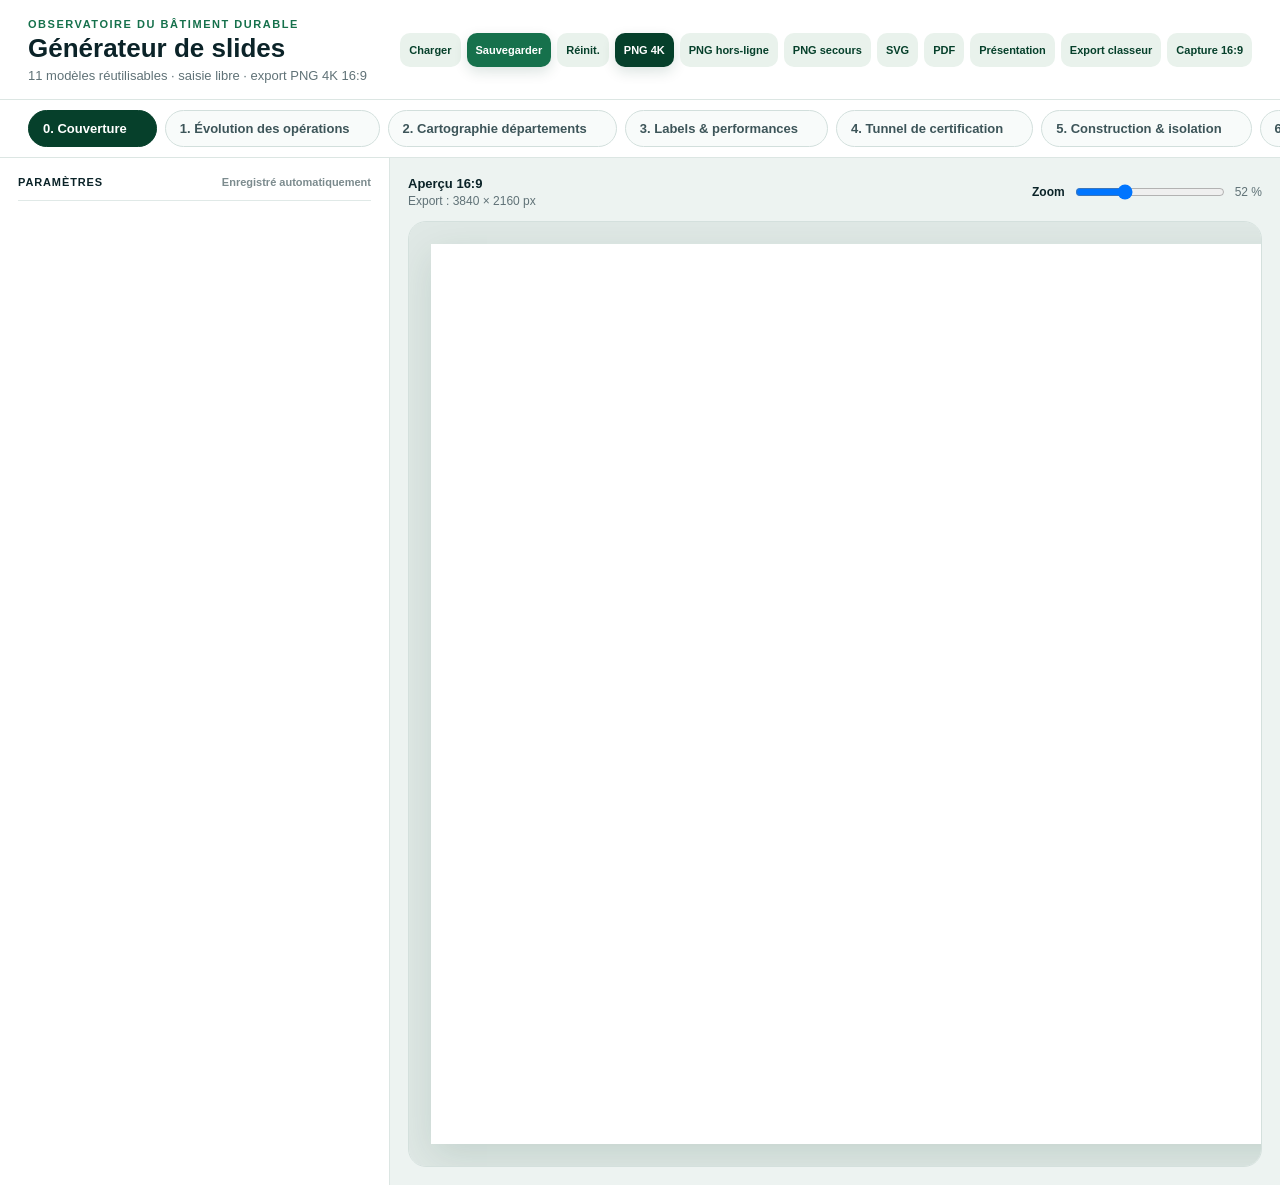
==== commit c7961557: "Add files via upload" ====
--- a/_qa.html
+++ b/_qa.html
@@ -33,7 +33,7 @@
 
   <nav class="tabs" aria-label="Slides">
     <button class="tab active" data-tab="cover">0. Couverture</button>
-    <button class="tab" data-tab="evolution">1. Évolution des projets</button>
+    <button class="tab" data-tab="evolution">1. Évolution des opérations</button>
     <button class="tab" data-tab="map">2. Cartographie départements</button>
     <button class="tab" data-tab="labels">3. Labels & performances</button>
     <button class="tab" data-tab="tunnel">4. Tunnel de certification</button>
--- a/style.css
+++ b/style.css
@@ -260,22 +260,25 @@
   position: absolute;
   left: 58px;
   right: 58px;
-  top: 36px;
+  top: 34px;
   height: 94px;
   display: flex;
   justify-content: space-between;
   align-items: flex-start;
 }
-.slide .s-title-wrap { display: flex; gap: 22px; align-items: stretch; }
+.slide .s-title-wrap { display: flex; flex: 1; min-width: 0; gap: 18px; align-items: stretch; margin-left: 218px; max-width: calc(100% - 540px); }
 .slide .s-title-line { width: 5px; border-radius: 10px; background: var(--teal-900); }
-.slide .s-title h1 { font-size: 37px; letter-spacing: .01em; font-weight: 900; }
-.slide .s-title p { margin-top: 6px; font-size: 23px; color: #1c5960; }
-.slide .s-title .s-note { margin-top: 7px; font-size: 14px; color: #6e7b7e; font-style: italic; }
+.slide .s-title { max-width: 820px; min-width: 0; }
+.slide .s-title h1 { font-size: 31px; line-height: 1.02; letter-spacing: .01em; font-weight: 900; white-space: nowrap; overflow: hidden; text-overflow: ellipsis; }
+.slide .s-title p { margin-top: 4px; font-size: 18px; line-height: 1.1; color: #1c5960; white-space: nowrap; overflow: hidden; text-overflow: ellipsis; }
+.slide .s-title .s-note { margin-top: 6px; font-size: 13px; color: #6e7b7e; font-style: italic; }
 .slide .tip {
   display: flex;
+  flex-shrink: 0;
   align-items: center;
   gap: 14px;
   max-width: 410px;
+  margin-left: 24px;
   padding: 14px 18px;
   border-radius: 14px;
   background: linear-gradient(90deg, #e7f0ed, #f0f5f3);
@@ -431,8 +434,8 @@
 
 
 /* Slide 1 */
-.labels-slide .left-card { position:absolute; left:30px; top:177px; width:720px; height:570px; padding:48px 30px 20px; }
-.labels-slide .right-card { position:absolute; right:30px; top:177px; width:790px; height:570px; padding:48px 30px 20px; }
+.labels-slide .left-card { position:absolute; left:30px; top:198px; width:720px; height:550px; padding:48px 30px 20px; }
+.labels-slide .right-card { position:absolute; right:30px; top:198px; width:790px; height:550px; padding:48px 30px 20px; }
 .labels-slide .chart-zone { height: 250px; overflow: hidden; }
 .labels-slide .reperes-box { min-height: 190px; margin-top: 16px; }
 .labels-slide .right-card .bar-row { grid-template-columns: 225px 1fr 40px 50px; gap: 8px; }
@@ -849,7 +852,7 @@
 
 .envelope-slide .windows-card{position:absolute;left:20px;top:505px;width:340px;height:190px;padding:34px 18px 14px}.envelope-slide .windows-card .donut-wrap{grid-template-columns:92px 1fr;gap:10px}.envelope-slide .windows-card .donut{width:88px;height:88px}.envelope-slide .windows-card .donut::after{inset:20px}.envelope-slide .windows-card .dominant{margin-top:3px}.envelope-slide .windows-card .dominant .name{font-size:10.5px}.envelope-slide .windows-card .dominant .pct{font-size:18px}
 
-.tunnel-slide{background:#fff}.tunnel-slide .s-head{padding-top:36px}.tunnel-slide .s-title p{font-size:25px;font-weight:900;color:#06402B;letter-spacing:.02em}.tunnel-phase-wrap{position:absolute;left:60px;right:60px;top:178px;height:116px;display:flex;align-items:center;gap:18px}.tunnel-arrow{font-size:42px;color:#16714c;font-weight:300}.tunnel-phase-row{display:grid;grid-template-columns:repeat(4,1fr);gap:8px;width:100%;height:108px}.phase-arrow{position:relative;display:flex;align-items:center;justify-content:space-between;padding:0 34px 0 30px;border:1px solid #b9d3c8;clip-path:polygon(0 0,92% 0,100% 50%,92% 100%,0 100%,8% 50%)}.phase-arrow:first-child{clip-path:polygon(0 0,92% 0,100% 50%,92% 100%,0 100%)}.phase-arrow.project{background:#eaf4fb;border-color:#9bc7e6}.phase-arrow.design{background:#f5f5f5;border-color:#d2d2d2}.phase-arrow.execution{background:#075838;color:#fff}.phase-arrow.delivery{background:#c8f8db;border-color:#1bc76b}.phase-arrow small{display:block;font-size:14px;font-weight:500}.phase-arrow b{display:block;margin-top:4px;font-size:22px}.phase-arrow img{width:44px;height:44px;object-fit:contain;mix-blend-mode:multiply}.phase-arrow.execution img{filter:brightness(0) invert(1);mix-blend-mode:normal}.tunnel-phase-desc{position:absolute;left:130px;right:85px;top:306px;display:grid;grid-template-columns:repeat(4,1fr);gap:16px;text-align:center;font-size:14px;line-height:1.25}.tunnel-phase-desc>div{padding:0 24px;border-right:1px solid #cbd8d5}.tunnel-phase-desc>div:last-child{border-right:0}.tunnel-dotted{position:absolute;left:70px;right:70px;top:430px;border-top:4px dotted #06402B}.tunnel-dotted:after{content:'▶';position:absolute;right:-10px;top:-14px;color:#06402B;font-size:20px}.tunnel-bubbles{position:absolute;left:45px;right:45px;top:458px;display:grid;grid-template-columns:repeat(6,1fr);gap:12px}.tunnel-status{text-align:center;position:relative}.status-bubble{width:112px;height:112px;margin:0 auto;border-radius:50%;display:flex;align-items:center;justify-content:center;border:1.5px solid #16864f;font-size:34px;font-weight:900;color:#06402B}.status-bubble sup{font-size:18px;margin-top:-24px}.tunnel-status.blue .status-bubble{background:#d9effe;border-color:#88bfe6;color:#123f6a}.tunnel-status.blue2 .status-bubble{background:#e5f2fb;border-color:#9bc7e6;color:#123f6a}.tunnel-status.green1 .status-bubble{background:#408b2e;color:#fff}.tunnel-status.green2 .status-bubble{background:#0d6a3f;color:#fff}.tunnel-status.mint .status-bubble,.tunnel-status.mint2 .status-bubble{background:#b9f4d1}.status-label{min-height:48px;margin-top:10px;padding:0 5px;font-size:12px;font-weight:800;line-height:1.18}.status-pct{margin:8px 5px 0;padding:10px 4px;border:1px solid #bed6c8;border-radius:8px;background:#f4f8f5;color:#06402B;font-size:19px;font-weight:900}.sold-note{margin-top:5px;font-size:10px;font-style:italic;color:#526c62}.tunnel-footer{position:absolute;left:55px;right:55px;bottom:32px;height:68px;display:grid;grid-template-columns:340px 1fr;gap:26px}.period-box,.cancelled-box{border:1px solid #b9cbc4;border-radius:12px;background:#fff;display:flex;align-items:center}.period-box{padding:0 28px;flex-direction:column;align-items:flex-start;justify-content:center}.period-box b{font-size:18px;color:#06402B}.period-box span{font-size:11px;margin-top:3px}.cancelled-box{padding:0 30px;font-size:15px}.cancelled-box b{color:#06402B}
+.tunnel-slide{background:#fff}.tunnel-slide .s-head{padding-top:0}.tunnel-slide .s-title p{font-size:18px;font-weight:900;color:#06402B;letter-spacing:.02em;line-height:1.08}.tunnel-phase-wrap{position:absolute;left:60px;right:60px;top:204px;height:116px;display:flex;align-items:center;gap:18px}.tunnel-arrow{font-size:42px;color:#16714c;font-weight:300}.tunnel-phase-row{display:grid;grid-template-columns:repeat(4,1fr);gap:8px;width:100%;height:108px}.phase-arrow{position:relative;display:flex;align-items:center;justify-content:space-between;padding:0 34px 0 30px;border:1px solid #b9d3c8;clip-path:polygon(0 0,92% 0,100% 50%,92% 100%,0 100%,8% 50%)}.phase-arrow:first-child{clip-path:polygon(0 0,92% 0,100% 50%,92% 100%,0 100%)}.phase-arrow.project{background:#eaf4fb;border-color:#9bc7e6}.phase-arrow.design{background:#f5f5f5;border-color:#d2d2d2}.phase-arrow.execution{background:#075838;color:#fff}.phase-arrow.delivery{background:#c8f8db;border-color:#1bc76b}.phase-arrow small{display:block;font-size:14px;font-weight:500}.phase-arrow b{display:block;margin-top:4px;font-size:22px}.phase-arrow img{width:44px;height:44px;object-fit:contain;mix-blend-mode:multiply}.phase-arrow.execution img{filter:brightness(0) invert(1);mix-blend-mode:normal}.tunnel-phase-desc{position:absolute;left:130px;right:85px;top:332px;display:grid;grid-template-columns:repeat(4,1fr);gap:16px;text-align:center;font-size:14px;line-height:1.25}.tunnel-phase-desc>div{padding:0 24px;border-right:1px solid #cbd8d5}.tunnel-phase-desc>div:last-child{border-right:0}.tunnel-dotted{position:absolute;left:70px;right:70px;top:456px;border-top:4px dotted #06402B}.tunnel-dotted:after{content:'▶';position:absolute;right:-10px;top:-14px;color:#06402B;font-size:20px}.tunnel-bubbles{position:absolute;left:45px;right:45px;top:484px;display:grid;grid-template-columns:repeat(6,1fr);gap:12px}.tunnel-status{text-align:center;position:relative}.status-bubble{width:112px;height:112px;margin:0 auto;border-radius:50%;display:flex;align-items:center;justify-content:center;border:1.5px solid #16864f;font-size:34px;font-weight:900;color:#06402B}.status-bubble sup{font-size:18px;margin-top:-24px}.tunnel-status.blue .status-bubble{background:#d9effe;border-color:#88bfe6;color:#123f6a}.tunnel-status.blue2 .status-bubble{background:#e5f2fb;border-color:#9bc7e6;color:#123f6a}.tunnel-status.green1 .status-bubble{background:#408b2e;color:#fff}.tunnel-status.green2 .status-bubble{background:#0d6a3f;color:#fff}.tunnel-status.mint .status-bubble,.tunnel-status.mint2 .status-bubble{background:#b9f4d1}.status-label{min-height:48px;margin-top:10px;padding:0 5px;font-size:12px;font-weight:800;line-height:1.18}.status-pct{margin:8px 5px 0;padding:10px 4px;border:1px solid #bed6c8;border-radius:8px;background:#f4f8f5;color:#06402B;font-size:19px;font-weight:900}.sold-note{margin-top:5px;font-size:10px;font-style:italic;color:#526c62}.tunnel-footer{position:absolute;left:55px;right:55px;bottom:32px;height:68px;display:grid;grid-template-columns:340px 1fr;gap:26px}.period-box,.cancelled-box{border:1px solid #b9cbc4;border-radius:12px;background:#fff;display:flex;align-items:center}.period-box{padding:0 28px;flex-direction:column;align-items:flex-start;justify-content:center}.period-box b{font-size:18px;color:#06402B}.period-box span{font-size:11px;margin-top:3px}.cancelled-box{padding:0 30px;font-size:15px}.cancelled-box b{color:#06402B}
 
 /* DPE */
 .dpe-slide { background:#fff; }
@@ -935,9 +938,9 @@
 .dpe-control-summary{display:grid;gap:8px}.dpe-control-summary>div{display:flex;justify-content:space-between;gap:10px;align-items:center;padding:10px 12px;border:1px solid #d7e3df;border-radius:10px;background:#f8fbfa}.dpe-control-summary span{font-size:11px;color:#607277}.dpe-control-summary b{font-size:12px;color:#06402B;text-align:right}
 
 
-/* Évolution des projets */
+/* Évolution des opérations */
 .evolution-slide{background:#fff}
-.evolution-slide .s-head{padding-top:34px}
+.evolution-slide .s-head{padding-top:0}
 .evolution-dashboard{position:absolute;left:36px;right:36px;top:166px;bottom:30px;display:grid;grid-template-columns:2fr 1fr;grid-template-rows:1fr 188px;gap:18px}
 .evolution-chart-card{padding:22px 20px 16px;display:flex;flex-direction:column;overflow:hidden}
 .evolution-card-title{font-size:24px;font-weight:900;color:#06402B}
@@ -978,7 +981,7 @@
 
 /* Matrices de transition énergétique */
 .transition-matrix-slide{background:#fff}
-.transition-matrix-slide .s-head{padding-top:30px}
+.transition-matrix-slide .s-head{padding-top:0}
 .transition-matrix-dashboard{position:absolute;left:36px;right:36px;top:190px;bottom:28px;display:grid;grid-template-columns:1fr 350px;gap:22px}
 .transition-matrix-card{padding:18px 18px 14px;position:relative;overflow:hidden}
 .transition-axis-top{height:30px;display:flex;align-items:center;justify-content:center;margin:0 0 8px;font-size:17px;font-weight:900;color:#06402B;letter-spacing:.04em}
@@ -1114,3 +1117,195 @@
 body.presentation-mode .slide-viewport{height:calc(100vh - 58px)!important;min-height:0!important;display:flex;align-items:center;justify-content:center;padding:0!important;overflow:auto;background:#071b18}
 body.presentation-mode .slide-stage{flex:0 0 auto;margin:auto}
 body.presentation-mode .slide{transform:scale(1)!important;transform-origin:top left!important}
+
+/* Auth V26.1: garde-fou contre cache CSS incoherent */
+.auth-screen[hidden], .auth-screen[aria-hidden="true"]{display:none!important;visibility:hidden!important;pointer-events:none!important}
+
+/* ===== V27 · barre d'outils, onglets modulables et slides vides ===== */
+.header-actions{position:relative;overflow:visible!important}
+.add-slide-wrap{position:relative;display:inline-flex}
+.add-slide-menu{position:absolute;right:0;top:calc(100% + 8px);z-index:5000;width:260px;max-height:430px;overflow:auto;padding:8px;background:#fff;border:1px solid #cbd9d4;border-radius:14px;box-shadow:0 18px 46px rgba(17,55,50,.18)}
+.add-slide-menu[hidden]{display:none!important}
+.add-slide-option{width:100%;border:0;background:#fff;color:#173b3f;padding:10px 12px;border-radius:9px;display:flex;align-items:center;justify-content:space-between;gap:10px;text-align:left;font:inherit;font-size:12px;font-weight:800;cursor:pointer}
+.add-slide-option:hover:not(:disabled){background:#eef6f2;color:#06402B}
+.add-slide-option:disabled{opacity:.42;cursor:default}
+.add-slide-option span{font-size:9px;font-weight:700;color:#7c8f8d}
+
+.tabs{align-items:center;gap:8px;min-height:56px}
+.tab{position:relative;display:inline-flex;align-items:center;gap:7px;cursor:pointer;user-select:none;padding:10px 29px 10px 14px;transition:.16s ease}
+.tab-label{pointer-events:none}
+.tab-close{position:absolute;top:2px;right:5px;width:20px;height:20px;border:0;border-radius:50%;background:transparent;color:#78908c;font-size:15px;font-weight:900;line-height:18px;display:grid;place-items:center;cursor:pointer;padding:0}
+.tab:hover .tab-close{background:#e8f0ed;color:#284d49}
+.tab.active .tab-close{color:rgba(255,255,255,.78)}
+.tab.active .tab-close:hover{background:rgba(255,255,255,.16);color:#fff}
+.tab.dragging{opacity:.38}
+.tab.drag-over{box-shadow:inset 3px 0 0 #1c8b5a}
+body.presentation-mode .tab-close{display:none!important}
+
+.cover-logo-placeholder{position:absolute;left:72px;top:400px;width:520px;height:170px;z-index:2;border:2px dashed #9bb5ab;border-radius:16px;background:#fbfdfc;color:#55736d;display:flex;flex-direction:column;align-items:center;justify-content:center;gap:8px;cursor:pointer}
+.cover-logo-placeholder span{font-size:52px;line-height:.8;font-weight:300;color:#06402B}
+.cover-logo-placeholder b{font-size:17px}
+.cover-logo-placeholder:hover{background:#f2f8f5;border-color:#16714c}
+
+.blank-slide{background:#06402B!important;overflow:hidden}
+.blank-slide-canvas{position:absolute;inset:0;width:1600px;height:900px;overflow:hidden}
+.blank-slide-text{position:absolute;max-width:1400px;white-space:pre-wrap;line-height:1.15;word-break:break-word}
+.control-section-head{display:flex;align-items:center;justify-content:space-between;gap:12px}
+.control-section-head h3{margin:0}
+.blank-text-editor textarea{resize:vertical;min-height:72px}
+
+/* Logo Prestaterre sur la page d'accueil */
+.auth-logo{display:block;width:min(360px,70vw);height:auto;object-fit:contain;object-position:left center}
+.auth-brand{flex-direction:column;gap:22px}
+.auth-brand>div{padding-left:18px;border-left:7px solid #06402B}
+
+@media(max-width:900px){
+  .auth-logo{width:min(290px,76vw)}
+  .add-slide-menu{left:0;right:auto}
+}
+
+/* V27.3 - ajout slide natif */
+.add-slide-select{appearance:auto;-webkit-appearance:menulist;min-width:150px;cursor:pointer;padding-right:10px;}
+.add-slide-select option{font-weight:600;color:#173b3f;background:#fff;}
+
+/* ============================================================
+   V28 - Nouvelles slides Observatoire
+   Répartition bailleurs/promoteurs + liste des MOA
+   ============================================================ */
+.simple-value-editor{display:flex;flex-direction:column;gap:8px}
+.simple-value-row{display:grid;grid-template-columns:minmax(0,1.6fr) minmax(120px,.7fr) 34px;gap:8px;align-items:end}
+.simple-value-row .remove-row{margin-bottom:2px}
+.common-slide-controls{border:1px solid #c9d8d3;background:#f8fbfa}
+
+.stakeholder-split-slide,.moa-list-slide{background:#fff}
+.stakeholder-split-slide .s-head,.moa-list-slide .s-head{z-index:3}
+
+.stakeholder-main-card{position:absolute;left:55px;top:190px;width:880px;height:625px;padding:42px}
+.stakeholder-donut-area{height:100%;display:grid;grid-template-columns:500px 1fr;align-items:center;gap:36px}
+.stakeholder-donut{position:relative;width:410px;height:410px;margin:auto;border-radius:50%}
+.stakeholder-donut-hole{position:absolute;inset:112px;border-radius:50%;background:#fff;display:flex;flex-direction:column;align-items:center;justify-content:center;box-shadow:0 0 0 1px rgba(6,64,43,.05)}
+.stakeholder-donut-hole b{font-size:45px;color:#06402B;line-height:1}
+.stakeholder-donut-hole span{margin-top:8px;font-size:15px;font-weight:700;color:#58716b}
+.stakeholder-legend{display:flex;flex-direction:column;gap:24px}
+.stakeholder-legend-row{display:grid;grid-template-columns:22px 1fr;gap:14px;align-items:start}
+.stakeholder-legend-row .legend-swatch{width:22px;height:22px;border-radius:50%;margin-top:2px}
+.stakeholder-legend-row b{display:block;font-size:19px;color:#12383b}
+.stakeholder-legend-row span{display:block;margin-top:5px;font-size:14px;color:#687d79}
+.stakeholder-kpis{position:absolute;right:55px;top:190px;width:565px;height:625px;display:grid;grid-template-columns:1fr 1fr;grid-template-rows:188px 205px 170px;gap:26px 17px}
+.stakeholder-kpi{padding:28px 30px;border-color:#0c5a41!important}
+.stakeholder-kpi-total{grid-column:1 / 3}
+.stakeholder-kpi span{display:block;font-size:13px;font-weight:900;color:#0b5d43;letter-spacing:.02em}
+.stakeholder-kpi b{display:block;margin-top:15px;font-size:48px;line-height:1;color:#06402B}
+.stakeholder-kpi small{display:block;margin-top:12px;font-size:13px;font-weight:700;color:#294d47}
+.stakeholder-kpis .stakeholder-kpi:nth-child(2),.stakeholder-kpis .stakeholder-kpi:nth-child(3){align-self:stretch}
+
+.moa-table-card{position:absolute;left:55px;top:190px;width:1010px;height:630px;overflow:hidden}
+.moa-table-head{height:54px;display:grid;grid-template-columns:70px 1fr 180px 205px;align-items:center;padding:0 20px;background:#eef4f1;font-size:12px;font-weight:900;color:#173c3d}
+.moa-table-body{padding:8px 20px 0}
+.moa-table-row{height:49px;display:grid;grid-template-columns:70px 1fr 180px 205px;align-items:center;border-bottom:1px solid #e3ebe8;font-size:14px;color:#173c3d}
+.moa-table-row>span:first-child{text-align:center;color:#687d79;font-weight:800}
+.moa-table-row>b{font-size:14px}
+.moa-table-row>strong{text-align:center;font-size:15px}
+.moa-share{display:grid;grid-template-columns:58px 1fr;gap:10px;align-items:center;font-size:12px;color:#687d79}
+.moa-share i{display:block;height:12px;border-radius:8px;background:#e7efec;overflow:hidden}
+.moa-share em{display:block;height:100%;border-radius:8px;background:#0d744d}
+.moa-more{height:38px;display:flex;align-items:center;padding-left:28px;font-size:12px;font-weight:800;color:#0b5d43;background:#fafcfb}
+.moa-kpis{position:absolute;right:55px;top:190px;width:445px;height:630px;display:grid;grid-template-rows:188px 188px 200px;gap:27px}
+.moa-kpi{padding:28px 30px;border-color:#0c5a41!important}
+.moa-kpi span{display:block;font-size:13px;font-weight:900;color:#0b5d43;letter-spacing:.02em}
+.moa-kpi b{display:block;margin-top:16px;font-size:48px;line-height:1;color:#06402B}
+.moa-kpi b small{display:inline;font-size:13px;color:#294d47}
+.moa-kpi>small{display:block;margin-top:14px;font-size:13px;font-weight:700;color:#294d47}
+
+
+.global-slide-branding {
+  position: absolute;
+  inset: 0;
+  pointer-events: none;
+  z-index: 20;
+}
+.global-slide-branding-logo {
+  position: absolute;
+  top: 16px;
+  left: 58px;
+  width: 112px;
+}
+.global-slide-branding-logo img {
+  display: block;
+  width: 100%;
+  height: auto;
+}
+.global-slide-branding-badge {
+  position: absolute;
+  top: 14px;
+  right: 58px;
+  padding: 8px 18px;
+  border-radius: 999px;
+  background: rgba(6,64,43,.96);
+  color: #fff;
+  font-size: 12px;
+  font-weight: 900;
+  letter-spacing: .18em;
+  line-height: 1;
+  text-transform: uppercase;
+  box-shadow: 0 10px 24px rgba(6,64,43,.18);
+}
+
+
+/* V28.7 — Matrices Chauffage / ECS : séparation nette AVANT / APRÈS, totaux intégrés */
+.transition-matrix-dashboard-v2{
+  position:absolute;left:36px;right:36px;top:182px;bottom:26px;
+  display:grid;grid-template-columns:390px 18px minmax(0,1fr);grid-template-rows:minmax(0,1fr) 92px;
+  column-gap:0;row-gap:14px;
+}
+.transition-matrix-dashboard-v2 .transition-before-block{
+  grid-column:1;grid-row:1;border:1.2px solid #b8d4c8;border-radius:18px;background:#f6fbf8;
+  padding:20px 18px 14px;overflow:hidden;
+}
+.transition-matrix-dashboard-v2 .transition-after-block{
+  grid-column:3;grid-row:1;border:1.2px solid #c7d8d2;border-radius:18px;background:#fff;
+  padding:20px 18px 14px;overflow:hidden;
+}
+.transition-block-heading{height:94px;display:flex;align-items:flex-start;gap:16px}
+.transition-block-icon{width:62px;height:62px;border-radius:50%;background:#e6f2ec;color:#06402B;display:flex;align-items:center;justify-content:center;font-size:28px;font-weight:900;flex:0 0 auto}
+.transition-block-icon.bars{font-size:26px}
+.transition-block-heading>div:last-child{padding-top:2px}
+.transition-block-heading strong{display:block;font-size:24px;line-height:1;color:#12383b;font-weight:900}
+.transition-block-heading span{display:block;margin-top:8px;font-size:16px;line-height:1.25;color:#315a5a}
+.transition-before-spacer{height:46px;border-bottom:1px solid #dce8e3}
+.transition-before-rows{display:grid;grid-template-rows:repeat(5,68px)}
+.transition-before-row{display:flex;flex-direction:column;justify-content:center;padding:0 20px;border-bottom:1px solid #dce8e3}
+.transition-before-row b{font-size:21px;line-height:1.05;color:#12383b}
+.transition-before-row span{margin-top:7px;font-size:15px;color:#315a5a}
+.transition-before-total{height:50px;margin-top:3px;padding:0 20px;border-radius:9px;background:#eef6f2;display:flex;flex-direction:column;justify-content:center}
+.transition-before-total>b{font-size:18px;line-height:1;color:#12383b}.transition-before-total>span{margin-top:5px;font-size:13px;color:#315a5a}.transition-before-total strong{font-size:14px;color:#12383b}
+.transition-after-columns{height:46px;display:grid;grid-template-columns:repeat(5,minmax(0,1fr));gap:6px}
+.transition-after-columns>div{display:flex;align-items:center;justify-content:center;text-align:center;padding:4px 6px;border-radius:8px;background:#eef4f1;font-size:14px;font-weight:900;line-height:1.05;color:#12383b}
+.transition-after-rows{display:grid;grid-template-rows:repeat(5,68px);gap:0;margin-top:6px}
+.transition-after-row{display:grid;grid-template-columns:repeat(5,minmax(0,1fr));gap:6px}
+.transition-matrix-dashboard-v2 .transition-cell{height:63px;border-radius:8px;box-shadow:none!important}
+.transition-matrix-dashboard-v2 .transition-cell-value{font-size:22px}
+.transition-matrix-dashboard-v2 .transition-cell-percent{font-size:13px;margin-top:5px}
+.transition-after-totals{height:50px;margin-top:3px;display:grid;grid-template-columns:repeat(5,minmax(0,1fr));gap:6px}
+.transition-bottom-total{border-radius:9px;background:#eef4f1;display:flex;flex-direction:column;align-items:center;justify-content:center;color:#12383b}
+.transition-bottom-total b{font-size:17px}.transition-bottom-total span{margin-top:2px;font-size:9px;color:#607277}
+.transition-matrix-footer-v2{grid-column:1 / 4;grid-row:2;border:1px solid #cbdad4;border-radius:16px;background:#fff;display:grid;grid-template-columns:820px 1px 1fr;align-items:center;padding:12px 24px;gap:26px}
+.transition-color-scale>b{display:block;font-size:12px;color:#12383b}.transition-color-scale>b span{font-weight:700;color:#607277}
+.transition-color-steps{display:grid;grid-template-columns:repeat(5,1fr);gap:18px;margin-top:10px}
+.transition-color-steps>div{display:grid;grid-template-rows:20px auto;gap:4px;text-align:center}.transition-color-steps i{display:block;border-radius:6px}.transition-color-steps span{font-size:10px;font-weight:800;color:#12383b}.transition-color-steps small{display:block;margin-top:1px;font-size:9px;font-weight:500;color:#607277}
+.transition-matrix-footer-v2:before{content:'';grid-column:2;width:1px;height:64px;background:#d5e1dd}
+.transition-footer-note{grid-column:3;display:flex;align-items:center;gap:16px}.transition-footer-note-icon{width:44px;height:44px;border-radius:50%;background:#e6f2ec;color:#07343a;display:flex;align-items:center;justify-content:center;font-size:24px;font-weight:900;flex:0 0 auto}.transition-footer-note b{font-size:12px;color:#12383b}.transition-footer-note p{margin:6px 0 0;font-size:11.5px;line-height:1.25;color:#315a5a}
+
+
+/* V28.9 — Maîtres d’ouvrage enrichis */
+.moa-editor{display:flex;flex-direction:column;gap:7px}
+.moa-editor-row{display:grid;grid-template-columns:minmax(150px,1fr) 78px 82px 82px 34px;gap:6px;align-items:end}
+.moa-editor-row .field{margin:0}
+.moa-editor-row .remove-row{width:34px;height:38px;padding:0;border:0;border-radius:8px;background:#fff1ed;color:#9a3820;font-size:18px;font-weight:900}
+.moa-table-card-rich .moa-table-head,.moa-table-card-rich .moa-table-row{column-gap:0}
+.moa-table-card-rich .moa-table-head>span{padding:0 5px;line-height:1.1}
+.moa-table-card-rich .moa-table-row>*{min-width:0;padding:0 5px}
+.moa-table-card-rich .moa-table-row>b{overflow:hidden;text-overflow:ellipsis;white-space:nowrap}
+.moa-table-card-rich .moa-share{grid-template-columns:52px 1fr;gap:6px}
+.moa-table-card-rich .moa-share span{font-size:11px}
+.moa-table-card-rich .moa-share i{height:10px}
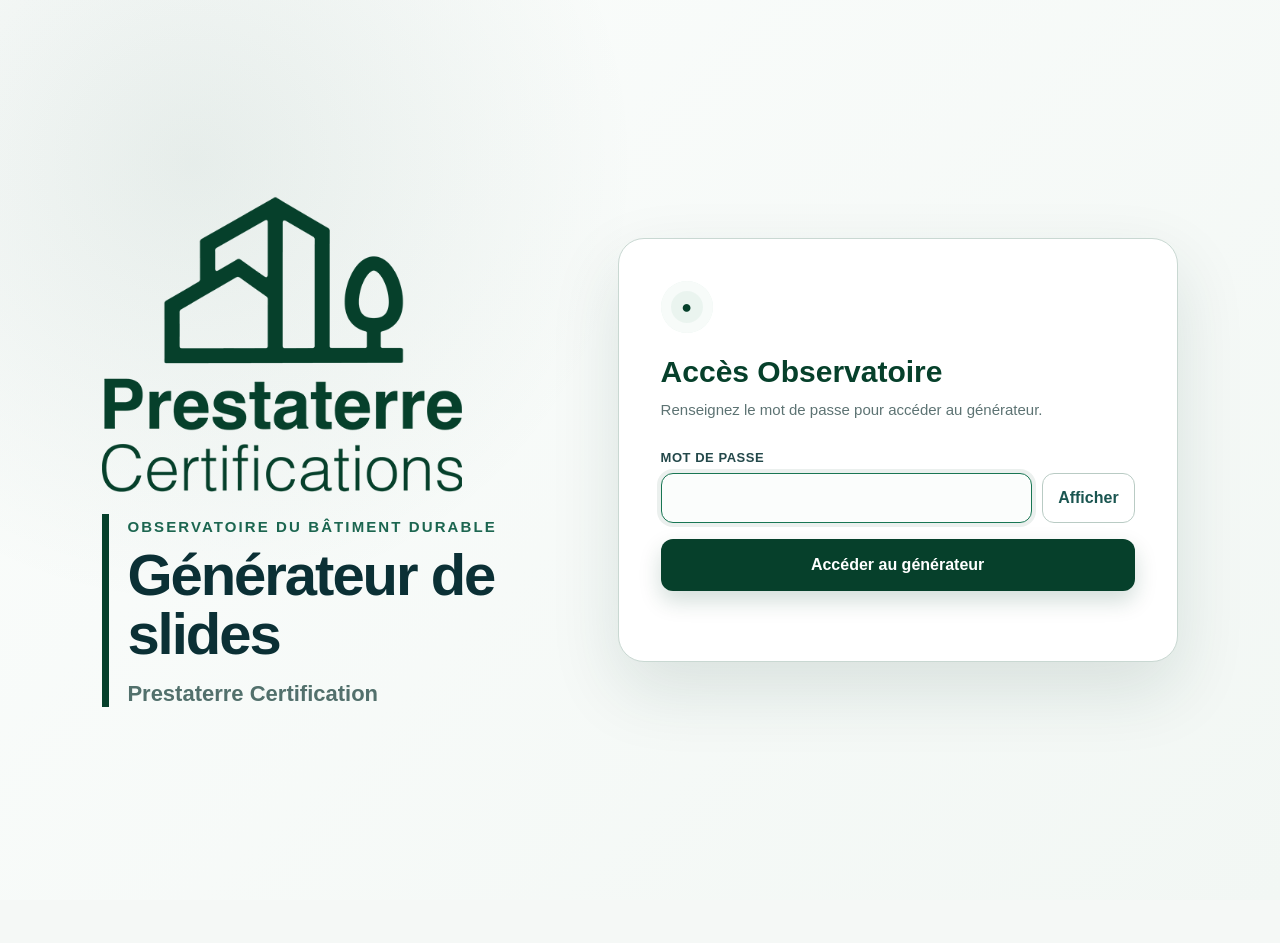
==== commit 08ca7230: "Add files via upload" ====
--- a/_qa.html
+++ b/_qa.html
@@ -4,46 +4,65 @@
   <meta charset="UTF-8" />
   <meta name="viewport" content="width=device-width, initial-scale=1.0" />
   <meta name="theme-color" content="#06402B" />
-  <title>Générateur de slides - Observatoire</title>
-  <link rel="stylesheet" href="style.css" />
+  <title>Obslide - Vérification</title>
+  <link rel="icon" type="image/png" sizes="64x64" href="assets/favicon.png" />
+  <link rel="apple-touch-icon" href="assets/favicon.png" />
+  <link rel="stylesheet" href="style.css?v=29.7.14" />
+  <link rel="stylesheet" href="nexity-map.css?v=29.7.14" />
 </head>
-<body>
+<body class="auth-locked">
+  <section id="authScreen" class="auth-screen" aria-label="Accès au générateur">
+    <div class="auth-brand">
+      <img class="auth-logo" src="assets/prestaterre_logo_green.png" alt="Prestaterre Certification">
+      <div>
+        <p class="auth-eyebrow">OBSERVATOIRE DU BÂTIMENT DURABLE</p>
+        <h1>Générateur de slides</h1>
+        <p>Prestaterre Certification</p>
+      </div>
+    </div>
+    <form id="authForm" class="auth-card" autocomplete="off">
+      <div class="auth-card-icon" aria-hidden="true">●</div>
+      <h2>Accès Observatoire</h2>
+      <p>Renseignez le mot de passe pour accéder au générateur.</p>
+      <label for="authPassword">Mot de passe</label>
+      <div class="auth-password-row">
+        <input id="authPassword" type="password" autocomplete="current-password" required autofocus />
+        <button id="authToggle" class="auth-toggle" type="button" aria-label="Afficher ou masquer le mot de passe">Afficher</button>
+      </div>
+      <button class="auth-submit" type="submit">Accéder au générateur</button>
+      <div id="authError" class="auth-error" role="alert" aria-live="polite"></div>
+    </form>
+  </section>
+
   <div id="appShell" class="app-shell" aria-hidden="true">
   <header class="app-header">
     <div>
       <p class="eyebrow">OBSERVATOIRE DU BÂTIMENT DURABLE</p>
       <h1>Générateur de slides</h1>
-      <p class="app-subtitle">11 modèles réutilisables · saisie libre · export PNG 4K 16:9</p>
+      <p class="app-subtitle">Slides modulables · saisie libre · export PNG 4K 16:9</p>
     </div>
     <div class="header-actions">
       <button id="loadSaveBtn" class="btn btn-secondary" type="button">Charger</button>
       <button id="saveProjectBtn" class="btn btn-save" type="button">Sauvegarder</button>
-      <button id="resetBtn" class="btn btn-secondary" type="button">Réinit.</button>
-      <button id="exportBtn" class="btn btn-primary" type="button" title="Export PNG 4K standard">PNG 4K</button>
-      <button id="exportOfflineBtn" class="btn btn-secondary" type="button" title="Export PNG hors ligne sans dépendance Internet">PNG hors-ligne</button>
-      <button id="exportFallbackBtn" class="btn btn-secondary" type="button" title="Méthode d’export alternative">PNG secours</button>
-      <button id="exportSvgBtn" class="btn btn-secondary" type="button" title="Export hors ligne vectoriel compatible présentation">SVG</button>
-      <button id="printPdfBtn" class="btn btn-secondary" type="button" title="Alternative hors connexion via l’impression du navigateur">PDF</button>
+      <button id="dataSourceBtn" class="btn btn-data-source" type="button" title="Connecter une source Google Sheets / Apps Script"><span id="dataSourceDot" class="data-source-dot"></span><span id="dataSourceLabel">Données</span></button>
+      <div class="add-slide-wrap">
+        <select id="addSlideSelect" class="btn btn-secondary add-slide-select" aria-label="Ajouter une slide">
+          <option value="">Ajouter slide ▾</option>
+        </select>
+      </div>
       <button id="presentationBtn" class="btn btn-secondary" type="button" title="Afficher les slides en plein écran avec les onglets">Présentation</button>
-      <button id="exportWorkbookBtn" class="btn btn-secondary" type="button" title="Exporter tous les onglets dans un seul PDF">Export classeur</button>
-      <button id="openCaptureBtn" class="btn btn-secondary" type="button" title="Ouvre la slide seule en grand format, prête pour une capture d’écran propre">Capture 16:9</button>
+      <button id="exportBtn" class="btn btn-primary" type="button" title="Export PNG 4K">PNG 4K</button>
+      <button id="exportSvgBtn" class="btn btn-secondary" type="button" title="Export SVG">SVG</button>
+      <button id="exportWorkbookBtn" class="btn btn-secondary" type="button" title="Ouvrir le dialogue d’impression pour imprimer ou enregistrer tout le classeur en PDF">Export classeur</button>
       <input id="loadSaveInput" type="file" accept="application/json,.json" hidden />
     </div>
   </header>
 
-  <nav class="tabs" aria-label="Slides">
-    <button class="tab active" data-tab="cover">0. Couverture</button>
-    <button class="tab" data-tab="evolution">1. Évolution des opérations</button>
-    <button class="tab" data-tab="map">2. Cartographie départements</button>
-    <button class="tab" data-tab="labels">3. Labels & performances</button>
-    <button class="tab" data-tab="tunnel">4. Tunnel de certification</button>
-    <button class="tab" data-tab="envelope">5. Construction & isolation</button>
-    <button class="tab" data-tab="equipments">6. Équipements</button>
-    <button class="tab" data-tab="heatingMatrix">7. Transition chauffage</button>
-    <button class="tab" data-tab="ecsMatrix">8. Transition ECS</button>
-    <button class="tab" data-tab="carbon">9. Indicateurs carbone</button>
-    <button class="tab" data-tab="dpe">10. DPE avant / après</button>
-  </nav>
+  <nav id="tabsNav" class="tabs" aria-label="Slides"></nav>
+
+  <section id="globalFilterStrip" class="global-filter-strip" aria-label="Filtres de la slide active">
+    <div id="slideFilterToolbar" class="slide-filter-toolbar" aria-label="Filtres de la slide active"></div>
+  </section>
 
   <main class="workspace">
     <aside class="control-panel">
@@ -60,10 +79,23 @@
           <strong>Aperçu 16:9</strong>
           <span>Export : 3840 × 2160 px</span>
         </div>
-        <div class="zoom-control">
-          <label for="zoomRange">Zoom</label>
-          <input id="zoomRange" type="range" min="30" max="100" value="52" />
-          <span id="zoomValue">52 %</span>
+        <div class="preview-controls">
+          <div class="zoom-control">
+            <label for="globalTextScaleRange">Textes globaux</label>
+            <input id="globalTextScaleRange" type="range" min="70" max="160" value="100" />
+            <span id="globalTextScaleValue">100 %</span>
+          </div>
+          <div class="zoom-control">
+            <label for="slideTextScaleRange">Textes slide</label>
+            <input id="slideTextScaleRange" type="range" min="70" max="160" value="100" />
+            <span id="slideTextScaleValue">100 %</span>
+          </div>
+          <div class="zoom-control">
+            <label for="zoomRange">Zoom aperçu</label>
+            <input id="zoomRange" type="range" min="15" max="100" value="52" />
+            <button id="fitPreviewBtn" class="preview-fit-btn" type="button" title="Afficher la slide entière dans la zone d’aperçu">Ajuster</button>
+            <span id="zoomValue">52 %</span>
+          </div>
         </div>
       </div>
       <div id="slideViewport" class="slide-viewport">
@@ -74,8 +106,51 @@
     </section>
   </main>
 
+  <div id="dataConnectModal" class="data-modal" hidden>
+    <div class="data-modal-backdrop" data-data-close="1"></div>
+    <section class="data-modal-card" role="dialog" aria-modal="true" aria-labelledby="dataModalTitle">
+      <div class="data-modal-head"><div><span class="data-kicker">V29.7.14 · DATA CONNECTED</span><h2 id="dataModalTitle">Source de données</h2><p>Les slides compatibles se recalculent depuis une même base d’opérations, avec des filtres indépendants par slide.</p></div><button type="button" class="data-close" data-data-close="1">×</button></div>
+      <div class="data-modal-grid">
+        <div class="data-source-card">
+          <label>Mode</label>
+          <select id="dataMode"><option value="demo">Démonstration intégrée</option><option value="appsScript">Google Apps Script (JSON)</option><option value="googleSheet">Google Sheet public (CSV)</option></select>
+          <label>URL de la source</label><input id="dataUrl" type="url" placeholder="https://script.google.com/macros/s/.../exec ou URL Google Sheet">
+          <label>Nom de l’onglet Google Sheet</label><input id="dataTab" type="text" value="OPERATIONS">
+          <div class="data-actions"><button id="dataConnectBtn" class="btn btn-primary" type="button">Connecter / actualiser</button><button id="dataDisconnectBtn" class="btn btn-secondary" type="button">Revenir au mode manuel</button></div><div class="data-resource-actions"><button id="dataShowGsBtn" class="btn btn-secondary btn-small" type="button">Code .gs</button><button id="dataCopyColumnsBtn" class="btn btn-secondary btn-small" type="button">Colonnes Excel</button><button id="dataHelpBtn" class="btn btn-secondary btn-small" type="button">Aide connexion</button></div>
+          <div id="dataFeedback" class="data-feedback">Aucune source connectée.</div>
+        </div>
+        <div class="data-filter-card data-filter-info-card">
+          <div class="data-filter-title"><b>Filtres par slide</b><span id="dataFilteredCount">0 opération</span></div>
+          <div class="data-connected-help"><b>Les filtres sont maintenant dans la barre horizontale générale, sous les onglets.</b><br>Chaque slide conserve son propre jeu de filtres : Année, Référentiel, Mentions, Maître d’ouvrage et Évaluation : Statut.</div>
+        </div>
+      </div>
+    </section>
+  </div>
+
+  <div id="dataHelpModal" class="data-modal data-help-modal" hidden>
+    <div class="data-modal-backdrop" data-data-help-close="1"></div>
+    <section class="data-modal-card data-help-card" role="dialog" aria-modal="true" aria-labelledby="dataHelpTitle">
+      <div class="data-modal-head"><div><span class="data-kicker">ASSISTANT DE CONNEXION</span><h2 id="dataHelpTitle">Aide</h2></div><button type="button" class="data-close" data-data-help-close="1">×</button></div>
+      <div id="dataHelpBody" class="data-help-body"></div>
+      <div class="data-actions data-help-footer"><button id="dataHelpCopy" class="btn btn-primary" type="button">Copier</button><button class="btn btn-secondary" type="button" data-data-help-close="1">Fermer</button></div>
+    </section>
+  </div>
+
+  <aside id="dataExplorer" class="data-explorer" aria-hidden="true">
+    <div class="data-explorer-backdrop" data-explorer-close="1"></div>
+    <section class="data-explorer-panel">
+      <div class="data-explorer-head"><div><span class="data-kicker">OPÉRATIONS SOURCES</span><h2 id="dataExplorerTitle">Détail</h2><p id="dataExplorerSub"></p></div><button type="button" class="data-close" data-explorer-close="1">×</button></div>
+      <div class="data-explorer-tools"><input id="dataExplorerSearch" type="search" placeholder="Rechercher une opération, un MOA, un référentiel…"><button id="dataExplorerCopy" class="btn btn-secondary" type="button">Copier la liste</button><button id="dataExplorerCsv" class="btn btn-primary" type="button">Exporter CSV</button></div>
+      <div id="dataExplorerList" class="data-explorer-list"></div>
+    </section>
+  </aside>
   <div id="toast" class="toast" role="status" aria-live="polite"></div>
   </div>
-  <script src="app.js"></script>
+  <script src="auth.js?v=291"></script>
+  <script src="nexity-geography.js?v=29.7.14"></script>
+  <script src="nexity-core.js?v=29.7.14"></script>
+  <script src="nexity-xlsx.js?v=29.7.14"></script>
+  <script src="nexity-map.js?v=29.7.14"></script>
+  <script src="app.js?v=29.7.14"></script>
 </body>
 </html>
--- a/style.css
+++ b/style.css
@@ -214,13 +214,22 @@
 }
 .inline-note.warn { background: #fff7e8; color: #8a5a00; }
 
-.preview-area { min-width: 0; padding: 18px; overflow: hidden; }
+.preview-area {
+  min-width: 0;
+  height: calc(100vh - 146px);
+  min-height: 0;
+  padding: 18px;
+  overflow: hidden;
+  display: flex;
+  flex-direction: column;
+}
 .preview-toolbar {
   display: flex;
   justify-content: space-between;
   align-items: center;
   gap: 16px;
   margin-bottom: 12px;
+  flex: 0 0 auto;
 }
 .preview-toolbar strong { display: block; font-size: 13px; }
 .preview-toolbar span { color: var(--muted); font-size: 12px; }
@@ -230,14 +239,16 @@
 
 .slide-viewport {
   width: 100%;
-  min-height: calc(100vh - 226px);
+  flex: 1 1 auto;
+  min-height: 0;
+  height: auto;
   overflow: auto;
   border: 1px solid #d4e0dd;
   border-radius: 18px;
   background: #dfe8e5;
   padding: 22px;
 }
-.slide-stage { transform-origin: top left; }
+.slide-stage { transform-origin: top left; margin: 0 auto; }
 
 .slide {
   position: relative;
@@ -629,6 +640,8 @@
 .map-total-control span { font-size: 12px; font-weight: 800; }
 .map-total-control strong { font-size: 24px; }
 .map-control-actions { display: flex; gap: 8px; flex-wrap: wrap; }
+.map-region-zoom-control select { font-weight: 800; color: var(--green-900); }
+.map-region-zoom-control .field-hint { margin-top: 6px; font-size: 10px; line-height: 1.35; color: #60786f; }
 .map-department-section { padding-bottom: 0; }
 .map-dept-list {
   display: flex;
@@ -1094,7 +1107,7 @@
 @media(max-width:900px){.auth-screen{grid-template-columns:1fr;gap:30px;padding:36px 24px;overflow:auto}.auth-brand h1{font-size:42px}.auth-mark{height:100px}.auth-card{padding:30px}}
 
 /* V21 — tunnel : 5 bulles après suppression de “Phase exécution” */
-.tunnel-slide .tunnel-bubbles{grid-template-columns:repeat(5,1fr);left:72px;right:72px;gap:22px}
+.tunnel-slide .tunnel-bubbles{grid-template-columns:repeat(6,1fr);left:52px;right:52px;gap:12px}
 
 
 /* V22 - couverture client */
@@ -1309,3 +1322,355 @@
 .moa-table-card-rich .moa-share{grid-template-columns:52px 1fr;gap:6px}
 .moa-table-card-rich .moa-share span{font-size:11px}
 .moa-table-card-rich .moa-share i{height:10px}
+
+
+/* ============================================================
+   V29 DATA CONNECTED
+   ============================================================ */
+.btn-data-source{display:inline-flex!important;align-items:center;gap:8px;border-color:#93b5a6!important;background:#f2f8f5!important;color:#06402B!important}.data-source-dot{width:9px;height:9px;border-radius:50%;background:#9daaa5;box-shadow:0 0 0 3px rgba(157,170,165,.15)}.data-source-dot.is-live{background:#19a96c;box-shadow:0 0 0 3px rgba(25,169,108,.16)}
+.data-modal[hidden]{display:none}.data-modal{position:fixed;inset:0;z-index:12000;display:flex;align-items:center;justify-content:center;padding:32px}.data-modal-backdrop{position:absolute;inset:0;background:rgba(4,32,24,.48);backdrop-filter:blur(4px)}.data-modal-card{position:relative;width:min(1050px,96vw);max-height:90vh;overflow:auto;background:#f6f9f7;border:1px solid #b9d0c6;border-radius:22px;box-shadow:0 30px 90px rgba(0,0,0,.24);padding:24px}.data-modal-head,.data-explorer-head{display:flex;justify-content:space-between;gap:24px;align-items:flex-start}.data-modal-head h2,.data-explorer-head h2{margin:2px 0 5px;color:#073a2a;font-size:28px}.data-modal-head p,.data-explorer-head p{margin:0;color:#587269;font-size:13px}.data-kicker{font-size:10px;font-weight:900;letter-spacing:.11em;color:#16814e}.data-close{border:0;background:#e9f1ed;width:38px;height:38px;border-radius:50%;font-size:24px;color:#315a4c;cursor:pointer}.data-modal-grid{display:grid;grid-template-columns:1fr 1fr;gap:16px;margin-top:20px}.data-source-card,.data-filter-card{background:#fff;border:1px solid #d3dfda;border-radius:16px;padding:18px}.data-source-card>label{display:block;font-size:11px;font-weight:900;color:#47665b;margin:12px 0 5px}.data-source-card>label:first-child{margin-top:0}.data-source-card input,.data-source-card select,.data-filter-card input,.data-filter-card select,.data-explorer-tools input{width:100%;border:1px solid #cbdad4;border-radius:9px;background:#fff;padding:10px 11px;font:inherit;color:#173b3f}.data-actions{display:flex;gap:8px;flex-wrap:wrap;margin-top:16px}.data-feedback{margin-top:12px;padding:10px 12px;border-radius:9px;background:#edf7f1;color:#07583a;font-size:12px}.data-feedback.is-error{background:#fff1ed;color:#a13e28}.data-filter-title{display:flex;align-items:center;justify-content:space-between;margin-bottom:14px;color:#173b3f}.data-filter-title span{padding:5px 9px;border-radius:999px;background:#e7f4ed;color:#07583a;font-size:11px;font-weight:900}.data-filter-grid{display:grid;grid-template-columns:1fr 1fr;gap:10px}.data-filter-grid label{font-size:11px;font-weight:800;color:#47665b}.data-filter-grid input,.data-filter-grid select{margin-top:5px}.data-connected-help{margin-top:16px;padding:12px;border-left:3px solid #19a96c;background:#f2f8f5;color:#49655c;font-size:11px;line-height:1.4}
+.data-clickable{cursor:pointer}.tunnel-status.data-clickable{transition:transform .16s ease}.tunnel-status.data-clickable:hover{transform:translateY(-3px)}.tunnel-status.data-clickable:hover .status-bubble{box-shadow:0 10px 24px rgba(6,64,43,.18)}.moa-table-row.data-clickable:hover{background:#f1f8f4}.data-map-clickable{cursor:pointer;transition:filter .15s}.data-map-clickable:hover{filter:brightness(1.35)}
+.data-explorer{position:fixed;inset:0;z-index:12500;visibility:hidden;pointer-events:none}.data-explorer.is-open{visibility:visible;pointer-events:auto}.data-explorer-backdrop{position:absolute;inset:0;background:rgba(4,32,24,.30)}.data-explorer-panel{position:absolute;right:0;top:0;bottom:0;width:min(720px,92vw);background:#f7faf8;box-shadow:-20px 0 70px rgba(0,0,0,.18);padding:22px;transform:translateX(102%);transition:transform .22s ease;overflow:auto}.data-explorer.is-open .data-explorer-panel{transform:translateX(0)}.data-explorer-tools{display:grid;grid-template-columns:1fr auto auto;gap:8px;margin:18px 0}.data-explorer-list{display:grid;gap:10px}.data-operation-card{background:#fff;border:1px solid #d5e1dc;border-radius:14px;padding:14px}.data-op-main{display:grid;grid-template-columns:105px 1fr;column-gap:10px;row-gap:3px}.data-op-main>b{grid-row:1 / 3;color:#16814e;font-size:12px}.data-op-main>strong{font-size:14px;color:#173b3f}.data-op-main>span{font-size:11px;color:#60746d}.data-op-kpis{display:flex;gap:8px;flex-wrap:wrap;margin-top:11px}.data-op-kpis span{padding:5px 8px;background:#eff5f2;border-radius:8px;font-size:10px;color:#536a62}.data-op-kpis b{color:#06402B}.data-operation-card details{margin-top:10px;border-top:1px solid #e4ece8;padding-top:8px}.data-operation-card summary{cursor:pointer;color:#07583a;font-size:11px;font-weight:900}.data-op-detail{display:grid;grid-template-columns:1fr 1fr;gap:7px;margin-top:8px}.data-op-detail span{display:flex;flex-direction:column;padding:8px;border-radius:8px;background:#f7faf8;font-size:9px;color:#718078}.data-op-detail b{margin-top:3px;font-size:11px;color:#173b3f}.data-empty{padding:40px;text-align:center;color:#718078}
+@media(max-width:850px){.data-modal-grid{grid-template-columns:1fr}.data-explorer-tools{grid-template-columns:1fr 1fr}.data-explorer-tools input{grid-column:1/-1}}
+
+/* V29.1 — filtres indépendants par slide connectée */
+.connected-slide-filter{border:1px solid #b9d4c7;background:linear-gradient(180deg,#f4faf7 0%,#ffffff 100%)}
+.connected-slide-filter h3{color:#06402B}
+.data-slide-filter-count{display:flex;align-items:baseline;gap:6px;margin:8px 0 14px;padding:10px 12px;border-radius:10px;background:#e7f3ed;color:#315a4b;font-size:12px;font-weight:700}
+.data-slide-filter-count strong{font-size:22px;line-height:1;color:#06402B}
+
+/* V29.3 — drill-down Mentions / Performances / Statuts */
+.data-ranked-clickable b,.data-status-label-clickable{cursor:pointer;text-decoration:underline;text-decoration-thickness:1px;text-underline-offset:3px;text-decoration-color:rgba(6,64,43,.35)}
+.data-ranked-clickable:hover b,.data-status-label-clickable:hover{color:#0b7a50;text-decoration-color:#0b7a50}
+.data-ranked-clickable{transition:background .14s ease,transform .14s ease}
+.data-ranked-clickable:hover{background:#f1f8f4;transform:translateX(2px)}
+
+/* V29.4 — Mentions / performances enrichies par logements et bâtiments */
+.moa-table-card-ranked-rich .moa-table-head,
+.moa-table-card-ranked-rich .moa-table-row{
+  grid-template-columns:46px minmax(245px,1fr) 92px 108px 104px 155px 155px;
+  column-gap:0;
+}
+.moa-table-card-ranked-rich .moa-table-head{padding:0 12px;font-size:10px;line-height:1.08}
+.moa-table-card-ranked-rich .moa-table-head>span{padding:0 5px}
+.moa-table-card-ranked-rich .moa-table-row>*{min-width:0;padding:0 5px}
+.moa-table-card-ranked-rich .moa-table-row>b{overflow:hidden;text-overflow:ellipsis;white-space:nowrap;font-size:13px}
+.moa-table-card-ranked-rich .moa-table-row>strong{text-align:center;font-size:13px}
+.moa-share.compact span{font-size:11px;font-weight:850}.moa-share.compact i{height:7px}
+
+/* V29.5 — assistant source de données */
+.data-resource-actions{display:grid;grid-template-columns:repeat(3,1fr);gap:8px;margin-top:10px;padding-top:12px;border-top:1px solid #e1e9e5}.data-resource-actions .btn{justify-content:center}.data-help-modal{z-index:12100}.data-help-card{width:min(980px,96vw);max-height:92vh}.data-help-body{margin-top:18px}.data-help-intro{font-size:13px;color:#49655c;line-height:1.5}.data-help-code{margin:12px 0 0;max-height:58vh;overflow:auto;white-space:pre-wrap;word-break:break-word;background:#0d2f25;color:#e9f5ef;border-radius:14px;padding:18px;font:12px/1.5 ui-monospace,SFMono-Regular,Menlo,Monaco,Consolas,monospace}.data-help-columns{white-space:pre;overflow:auto}.data-help-steps{background:#fff;border:1px solid #d3dfda;border-radius:16px;padding:18px 22px}.data-help-steps h3{margin:0 0 12px;color:#073a2a}.data-help-steps ol{margin:0;padding-left:24px}.data-help-steps li{margin:0 0 14px;color:#49655c;font-size:13px;line-height:1.5}.data-help-steps li b{color:#173b3f}.data-help-steps code{background:#eef4f1;padding:2px 5px;border-radius:5px;color:#07583a}.data-help-footer{justify-content:flex-end}@media(max-width:700px){.data-resource-actions{grid-template-columns:1fr}.data-help-card{padding:16px}}
+
+
+/* V29.6 — cartographie département / région */
+.map-region-summary-list{display:flex;flex-direction:column;gap:6px;max-height:260px;overflow:auto;padding-right:4px}
+.map-region-summary-row{display:flex;align-items:center;justify-content:space-between;gap:12px;padding:8px 10px;border:1px solid #dbe6e1;border-radius:9px;background:#f8fbf9;color:#294d47;font-size:12px}
+.map-region-summary-row strong{color:#06402B;font-size:13px}
+.data-map-clickable{cursor:pointer}
+.data-map-clickable:hover{filter:brightness(.96)}
+
+
+/* V29.7 — barre de filtres multi-sélection par slide */
+.slide-filter-toolbar{position:relative;z-index:90;margin:0 18px 12px;min-height:50px}.slide-filter-toolbar.is-empty{display:none}.slide-filter-bar{position:relative;width:100%;min-height:46px;display:flex;align-items:center;gap:9px;padding:7px 10px;border:1px solid #cddcd6;border-radius:12px;background:#fff;box-shadow:0 4px 16px rgba(6,64,43,.07);font-family:Arial,Helvetica,sans-serif;overflow:visible}
+.slide-filter-count{height:32px;min-width:86px;padding:0 10px;border-right:1px solid #dbe5e1;display:flex;align-items:baseline;gap:5px;color:#567068;white-space:nowrap}.slide-filter-count strong{font-size:16px;color:#06402B}.slide-filter-count span{font-size:9px;font-weight:800;text-transform:uppercase;letter-spacing:.04em}
+.slide-filter-chips{display:flex;align-items:center;gap:7px;flex:1;min-width:0}.slide-filter-item{position:relative;min-width:0}.slide-filter-chip{height:31px;max-width:245px;display:flex;align-items:center;gap:7px;padding:0 10px;border:1px solid #d4e1dc;border-radius:9px;background:#f7faf8;color:#294d47;font:800 10px/1 Arial,Helvetica,sans-serif;cursor:pointer;white-space:nowrap}.slide-filter-chip span{overflow:hidden;text-overflow:ellipsis}.slide-filter-chip i{font-style:normal;color:#6b8279;font-size:11px}.slide-filter-item.is-active .slide-filter-chip{background:#e7f3ed;border-color:#8fbca7;color:#06402B}.slide-filter-item.is-open .slide-filter-chip{border-color:#16814e;box-shadow:0 0 0 2px rgba(22,129,78,.10)}
+.slide-filter-reset{height:31px;padding:0 11px;border:0;border-radius:9px;background:transparent;color:#537067;font:800 9.5px Arial,Helvetica,sans-serif;cursor:pointer;white-space:nowrap}.slide-filter-reset:hover{background:#eef5f1;color:#06402B}
+.slide-filter-popover{position:absolute;top:38px;left:0;width:285px;max-height:340px;padding:10px;border:1px solid #bfd2ca;border-radius:12px;background:#fff;box-shadow:0 16px 42px rgba(4,48,34,.18);z-index:120}.slide-filter-search input{width:100%;height:32px;padding:0 10px;border:1px solid #d4e1dc;border-radius:8px;outline:none;font-size:11px;color:#173b3f}.slide-filter-search input:focus{border-color:#16814e;box-shadow:0 0 0 2px rgba(22,129,78,.10)}.slide-filter-quick{display:flex;gap:6px;margin:8px 0}.slide-filter-quick button{flex:1;height:27px;border:1px solid #d7e3de;border-radius:7px;background:#f5f9f7;color:#245646;font-size:9px;font-weight:800;cursor:pointer}.slide-filter-quick button:hover{background:#e7f3ed}.slide-filter-options{max-height:235px;overflow:auto;padding-right:3px}.slide-filter-option{display:flex;align-items:flex-start;gap:8px;padding:6px 5px;border-radius:7px;color:#294d47;font-size:10px;line-height:1.2;cursor:pointer}.slide-filter-option:hover{background:#f0f6f3}.slide-filter-option input{margin:0;accent-color:#16814e}.slide-filter-option span{flex:1}.slide-filter-empty{padding:18px 8px;text-align:center;color:#84958f;font-size:10px}
+@media(max-width:1250px){.slide-filter-chip{max-width:180px}.slide-filter-reset{padding:0 7px}.slide-filter-count{min-width:74px}}
+
+/* V29.7.1 — barre de filtres toujours visible sur les slides connectables */
+.slide-filter-bar-waiting{border-style:dashed;background:#fbfdfc}.slide-filter-waiting{display:flex;align-items:center;gap:10px;min-width:0;color:#567068}.slide-filter-waiting b{font-size:10px;color:#06402B;letter-spacing:.05em;white-space:nowrap}.slide-filter-waiting span{font-size:10px;white-space:nowrap;overflow:hidden;text-overflow:ellipsis}
+
+/* V29.7.2 — filtres = barre d’outils de l’éditeur, jamais dans la slide */
+.slide-filter-toolbar::before{content:"FILTRES DE LA SLIDE";display:block;margin:0 0 6px 2px;color:#60746d;font:800 9px/1 Arial,Helvetica,sans-serif;letter-spacing:.08em}
+.slide-filter-chips{overflow-x:auto;overflow-y:visible;padding-bottom:1px;scrollbar-width:thin}
+.slide-filter-toolbar .slide-filter-popover{z-index:500}
+
+/* V29.7.6 — barre generale de filtres, hors slide */
+.global-filter-strip{
+  position:relative;
+  z-index:300;
+  padding:8px 18px 9px;
+  background:#eef3f0;
+  border-bottom:1px solid #d3dfda;
+  box-shadow:0 3px 10px rgba(6,64,43,.04);
+}
+.global-filter-strip:has(.slide-filter-toolbar.is-empty){display:none}
+.global-filter-strip .slide-filter-toolbar{
+  margin:0;
+  min-height:0;
+  position:relative;
+  z-index:310;
+}
+.global-filter-strip .slide-filter-toolbar::before{
+  content:"FILTRES DE LA SLIDE ACTIVE";
+  display:block;
+  margin:0 0 6px 2px;
+  color:#516b62;
+  font:800 9px/1 Arial,Helvetica,sans-serif;
+  letter-spacing:.08em;
+}
+.global-filter-strip .slide-filter-bar{
+  border-radius:10px;
+  box-shadow:none;
+  min-height:44px;
+  padding:6px 9px;
+  overflow:visible;
+}
+.global-filter-strip .slide-filter-chips{
+  display:flex;
+  align-items:center;
+  gap:7px;
+  flex:1;
+  min-width:0;
+  overflow:visible;
+  flex-wrap:nowrap;
+  padding-bottom:0;
+}
+.global-filter-strip .slide-filter-item{position:relative;flex:1 1 0;min-width:120px;max-width:255px}
+.global-filter-strip .slide-filter-chip{width:100%;max-width:none;justify-content:space-between}
+.global-filter-strip .slide-filter-popover{
+  top:37px;
+  left:0;
+  z-index:1000;
+}
+.global-filter-strip .slide-filter-item:nth-last-child(-n+2) .slide-filter-popover{left:auto;right:0}
+@media(max-width:1200px){
+  .global-filter-strip .slide-filter-item{min-width:105px}
+  .global-filter-strip .slide-filter-chip{font-size:9px;padding:0 8px}
+  .global-filter-strip .slide-filter-count{min-width:74px;padding:0 7px}
+}
+
+/* ============================================================
+   V29.7.8 — Lisibilite des textes dans les encarts des slides
+   Hausse ciblee des petits corps sans modifier les dimensions
+   structurelles des slides ni les exports.
+   ============================================================ */
+.slide .mini-header{font-size:15px}
+.slide .footer-note{font-size:15px}
+.bar-name{font-size:16px}
+.bar-count{font-size:17px}
+.bar-percent{font-size:14px}
+.repere-row{font-size:13px;line-height:1.3}
+.repere-dot{font-size:13px}
+.legend-item{font-size:13px;line-height:1.25}
+.gauge-tick{font-size:12px}
+.gauge-marker .marker-label{font-size:13px}
+.labels-slide .summary-item{font-size:15px}
+
+/* Equipements */
+.equipment-slide .equip-title,.envelope-slide .equip-title{font-size:13px}
+.equipment-slide .legend-item,.envelope-slide .legend-item{font-size:11.5px;line-height:1.2}
+.equipment-slide .dominant .mini-header,.envelope-slide .dominant .mini-header{font-size:11.5px}
+.equipment-slide .dominant .name,.envelope-slide .dominant .name{font-size:13.5px}
+.equipment-slide .dominant .pct,.envelope-slide .dominant .pct{font-size:24px}
+.equipment-slide .perf-cell .head{font-size:10.5px}
+.equipment-slide .perf-value span{font-size:9px}
+.equipment-slide .perf-value b{font-size:13.5px}
+.equipment-slide .perf-key{font-size:9px;line-height:1.16}
+.equipment-slide .mini-gauge .marker-label{font-size:9px}
+.equipment-slide .mini-gauge .gauge-labels{font-size:8.5px}
+.equipment-slide .perf-cell.gauge-layout .perf-header-item span{font-size:8.2px}
+.equipment-slide .perf-cell.gauge-layout .perf-header-item b{font-size:12.5px}
+.equipment-slide .perf-extra{font-size:9px}
+.equipment-slide .perf-cell.gauge-layout .perf-key{font-size:8.3px}
+
+/* Construction / isolation */
+.envelope-slide .r-label{font-size:12.5px}
+.envelope-slide .quality{font-size:10.5px}
+.envelope-slide .r-value{font-size:22px}
+.envelope-slide .r-value small{font-size:9.5px}
+.envelope-slide .r-gauge .gauge-tick{font-size:8.5px}
+.envelope-slide .r-minmax{font-size:8.5px}
+.envelope-slide .r-guide{font-size:8.5px}
+.envelope-slide .windows-card .dominant .name{font-size:12px}
+.envelope-slide .windows-card .dominant .pct{font-size:20px}
+
+/* Carbone */
+.carbon-slide .carbon-value .label{font-size:15px}
+.carbon-slide .carbon-value .unit{font-size:16px}
+.carbon-slide .threshold-label{font-size:13.5px}
+.carbon-slide .carbon-explainer{font-size:14.5px;line-height:1.42}
+.carbon-slide .legend-inline{font-size:14px}
+
+/* Cartographie */
+.map-region-summary-row{font-size:13.5px}
+.map-region-summary-row strong{font-size:15px}
+.map-dept-code{font-size:12.5px}
+.map-dept-name{font-size:12.5px;line-height:1.2}
+
+/* Tunnel */
+.phase-arrow small{font-size:15.5px}
+.phase-arrow b{font-size:24px}
+.tunnel-phase-desc{font-size:15.5px;line-height:1.3}
+.status-label{font-size:13.5px;line-height:1.2}
+.sold-note{font-size:11px}
+.period-box span{font-size:12.5px}
+.cancelled-box{font-size:16px}
+
+/* DPE */
+.dpe-slide .dpe-score-label{font-size:13.5px}
+.dpe-slide .dpe-banner-copy span{font-size:14.5px}
+.dpe-slide .dpe-banner-copy strong{font-size:18.5px}
+.dpe-slide .dpe-reading-text{font-size:16px}
+
+/* Repartition des acteurs */
+.stakeholder-donut-hole span{font-size:17px}
+.stakeholder-legend-row b{font-size:21px}
+.stakeholder-legend-row span{font-size:16px}
+.stakeholder-kpi span{font-size:15px}
+.stakeholder-kpi small{font-size:15px}
+
+/* Maitres d'ouvrage */
+.moa-table-head{font-size:13.5px}
+.moa-table-row{font-size:15.5px}
+.moa-table-row>b{font-size:15.5px}
+.moa-table-row>strong{font-size:16.5px}
+.moa-share{font-size:13px}
+.moa-more{font-size:13.5px}
+.moa-kpi span{font-size:15px}
+.moa-kpi b small{font-size:14.5px}
+.moa-kpi>small{font-size:15px}
+
+/* Matrices chauffage / ECS */
+.transition-block-heading span{font-size:17px}
+.transition-before-row span{font-size:16px}
+.transition-before-total>span{font-size:14px}
+.transition-after-columns>div{font-size:15px}
+.transition-matrix-dashboard-v2 .transition-cell-percent{font-size:14px}
+.transition-bottom-total span{font-size:10.5px}
+.transition-color-scale>b{font-size:13px}
+.transition-color-steps span{font-size:11px}
+.transition-color-steps small{font-size:10px}
+.transition-footer-note b{font-size:13px}
+.transition-footer-note p{font-size:12.5px;line-height:1.3}
+
+
+.social-zoning-slide{height:100%;}
+.social-zone-kpis{position:absolute;left:28px;right:28px;top:148px;display:grid;grid-template-columns:repeat(4,minmax(0,1fr));gap:14px;z-index:2;}
+.social-zone-card{display:flex;flex-direction:column;gap:4px;align-items:flex-start;justify-content:center;padding:16px 18px;border-radius:18px;border:1px solid #d7e4dd;background:#fff;box-shadow:0 10px 26px rgba(6,64,43,.08);min-height:96px;}
+button.social-zone-card{cursor:pointer;text-align:left;}
+.social-zone-card.is-active{border-color:#0f7b47;box-shadow:0 10px 26px rgba(15,123,71,.18);transform:translateY(-1px);}
+.social-zone-card strong{font-size:34px;line-height:1;color:#06402B;}
+.social-zone-card small{font-size:12px;color:#5f756d;text-transform:uppercase;letter-spacing:.04em;}
+.social-zone-chip{width:38px;height:8px;border-radius:999px;display:inline-block;}
+.social-zone-card-title{font-size:15px;font-weight:800;color:#26463a;}
+.social-zone-main{position:absolute;left:28px;right:28px;top:260px;bottom:24px;display:grid;grid-template-columns:minmax(0,1.58fr) minmax(300px,.72fr);gap:18px;}
+.social-zone-map-wrap,.social-zone-side-card{background:#fff;border:1px solid #d7e4dd;border-radius:24px;box-shadow:0 14px 32px rgba(6,64,43,.08);}
+.social-zone-map-wrap{position:relative;overflow:hidden;padding:12px;}
+.social-zone-map-svg{width:100%;height:100%;display:block;}
+.social-zone-map-status{position:absolute;inset:22px;display:flex;align-items:center;justify-content:center;text-align:center;background:rgba(255,255,255,.82);border:1px dashed #bed1c7;border-radius:18px;color:#325347;font-weight:700;padding:20px;}
+.social-zone-map-legend{position:absolute;left:18px;right:18px;bottom:16px;display:flex;flex-wrap:wrap;gap:12px;align-items:center;padding:10px 14px;border-radius:14px;background:rgba(255,255,255,.92);border:1px solid #d7e4dd;color:#29473b;font-size:12px;font-weight:700;}
+.social-zone-map-legend span{display:inline-flex;align-items:center;gap:7px;}
+.social-zone-map-legend i{display:inline-block;width:12px;height:12px;border-radius:999px;}
+.social-zone-legend-help{margin-left:auto;color:#62776f;font-weight:600;}
+.social-zone-side{display:flex;flex-direction:column;gap:14px;min-width:0;}
+.social-zone-side-card{padding:16px 18px;}
+.social-zone-side-card h4{margin:0 0 12px;font-size:15px;letter-spacing:.04em;text-transform:uppercase;color:#1f4335;}
+.social-zone-meta{display:grid;gap:10px;}
+.social-zone-stat{display:flex;justify-content:space-between;gap:12px;align-items:baseline;padding:10px 12px;border-radius:14px;background:#f5f8f6;}
+.social-zone-stat b{font-size:24px;color:#06402B;}
+.social-zone-stat span,.social-zone-note{font-size:13px;color:#4c665d;}
+.social-zone-ranking,.social-zone-unmatched{display:flex;flex-direction:column;gap:8px;}
+.social-zone-rank-row,.social-zone-unmatched-row{display:flex;justify-content:space-between;gap:12px;align-items:flex-start;padding:8px 10px;border-radius:12px;background:#f7faf8;color:#29473b;font-size:13px;}
+.social-zone-rank-row strong{font-size:18px;color:#06402B;}
+.social-zone-unmatched-row b{min-width:72px;color:#06402B;}
+.social-zone-empty,.social-zone-ok{padding:12px;border-radius:12px;background:#f7faf8;color:#4f6a60;font-size:13px;}
+.social-zone-ok{background:#eef8f1;color:#1d5a34;font-weight:700;}
+.data-map-clickable{cursor:pointer;}
+
+.preview-controls{display:flex;gap:16px;align-items:center;flex-wrap:wrap;justify-content:flex-end;}
+.preview-controls .zoom-control{min-width:190px;}
+.preview-controls .zoom-control label{white-space:nowrap;}
+
+/* V29.7.13 — aperçu 16:9 toujours entièrement visible */
+.preview-fit-btn{border:1px solid #c8d8d2;background:#fff;color:#06402B;border-radius:9px;padding:6px 10px;font-size:11px;font-weight:800;cursor:pointer;white-space:nowrap;}
+.preview-fit-btn:hover{background:#eff6f2;}
+@media (max-width:850px){.preview-area{height:auto;min-height:620px}.slide-viewport{height:560px;min-height:560px;}}
+
+/* V29.7.13 — layout vertical sans hauteur magique : tient compte des filtres */
+body.auth-granted .app-shell{
+  height:100vh;
+  min-height:0;
+  display:flex;
+  flex-direction:column;
+  overflow:hidden;
+}
+body.auth-granted .app-header,
+body.auth-granted .tabs,
+body.auth-granted .global-filter-strip{flex:0 0 auto;}
+body.auth-granted .workspace{
+  flex:1 1 auto;
+  min-height:0;
+  height:auto;
+}
+body.auth-granted .control-panel{
+  min-height:0;
+  max-height:none;
+  height:100%;
+}
+body.auth-granted .preview-area{
+  height:100%;
+  min-height:0;
+}
+@media (max-width:850px){
+  body.auth-granted .app-shell{height:auto;min-height:100vh;overflow:visible;display:block;}
+  body.auth-granted .workspace{height:auto;min-height:0;}
+  body.auth-granted .control-panel{height:auto;}
+  body.auth-granted .preview-area{height:auto;min-height:620px;}
+}
+
+/* V29.7.13 — Zonage social : la couleur est portée par le fond cartographique */
+.social-zoning-slide .social-zone-kpis{display:none!important;}
+.social-zoning-slide .social-zone-main.social-zone-main-full{
+  top:148px;
+  bottom:24px;
+  grid-template-columns:minmax(0,1.76fr) minmax(315px,.64fr);
+  gap:16px;
+}
+.social-zoning-slide .social-zone-map-wrap{padding:10px;}
+.social-zoning-slide .social-zone-map-legend{
+  left:16px;
+  right:16px;
+  bottom:14px;
+  justify-content:flex-start;
+  background:rgba(255,255,255,.94);
+}
+.social-zoning-slide .social-zone-legend-help{margin-left:0;color:#345448;font-size:12px;}
+.social-zone-map-clickable{cursor:pointer;transition:opacity .15s ease,filter .15s ease;}
+.social-zone-map-clickable:hover{filter:brightness(.96);}
+.social-zone-side{gap:12px;}
+.social-zone-detail-card{flex:1 1 auto;min-height:0;overflow:hidden;}
+.social-zone-detail-card .social-zone-ranking{max-height:330px;overflow:auto;padding-right:3px;}
+.social-zone-summary-card{flex:0 0 auto;}
+.social-zone-unmatched-card{flex:0 0 auto;max-height:170px;overflow:hidden;}
+.social-zone-op-row{
+  display:grid;
+  grid-template-columns:minmax(0,1fr) auto;
+  gap:10px;
+  align-items:center;
+  padding:9px 10px;
+  border-radius:12px;
+  background:#f7faf8;
+  border:1px solid #e2ebe6;
+}
+.social-zone-op-copy{display:flex;flex-direction:column;gap:3px;min-width:0;}
+.social-zone-op-copy b{font-size:13px;color:#173b2e;white-space:nowrap;overflow:hidden;text-overflow:ellipsis;}
+.social-zone-op-copy span{font-size:11px;color:#60776e;white-space:nowrap;overflow:hidden;text-overflow:ellipsis;}
+.social-zone-op-badge{
+  display:inline-flex;
+  align-items:center;
+  justify-content:center;
+  min-width:74px;
+  padding:5px 8px;
+  border-radius:999px;
+  border:1px solid color-mix(in srgb,var(--zone) 68%,#ffffff);
+  background:color-mix(in srgb,var(--zone) 22%,#ffffff);
+  color:#173b2e;
+  font-size:11px;
+  font-weight:900;
+  white-space:nowrap;
+}
+@supports not (background:color-mix(in srgb,#000 20%,#fff)){
+  .social-zone-op-badge{background:#eef5f1;border-color:#c8d8d2;}
+}
--- a/nexity-map.css
+++ b/nexity-map.css
@@ -0,0 +1,19 @@
+/* Scoped additions; the pre-existing slides keep their layout. */
+.slide.nexity-map-slide{padding:0!important;background:#fff!important;overflow:hidden!important;position:relative;}
+.nexity-map-slide .nx-slide-svg{display:block;width:1600px;height:900px;max-width:none;}
+.nx-filterbar{display:flex;align-items:center;gap:13px;flex-wrap:wrap;width:100%;padding:9px 14px;box-sizing:border-box;}
+.nx-total{display:flex;align-items:center;gap:7px;color:#06402b;min-width:94px;}.nx-total strong{font-size:25px;}.nx-total span{font-size:13px;}
+.nx-filter{display:flex;align-items:center;gap:8px;font-size:12px;font-weight:700;color:#305b42;}.nx-filter select{font:inherit;max-width:290px;min-height:36px;padding:6px 28px 6px 10px;border:1px solid #bed0c3;border-radius:8px;background:white;color:#164c2d;}
+.nx-check-counts{font-size:13px;line-height:1.8;background:#f1f6f2;border:1px solid #d5e3d9;padding:12px;border-radius:10px;}
+.nx-button-row{display:flex;flex-wrap:wrap;gap:8px;margin:10px 0;}.nx-link{border:0;background:none;color:#336c47;text-decoration:underline;cursor:pointer;}
+.nx-modal{position:fixed;inset:0;z-index:200000;font-family:Arial,Helvetica,sans-serif;color:#1a3828;display:flex;align-items:center;justify-content:center;padding:24px;box-sizing:border-box;}.nx-modal[hidden]{display:none!important;}
+.nx-backdrop{position:absolute;inset:0;background:rgba(5,30,18,.53);}.nx-dialog{position:relative;z-index:1;background:#fff;border:1px solid #c9d9cc;border-radius:18px;width:min(1100px,calc(100vw - 48px));max-height:calc(100vh - 48px);overflow:auto;padding:28px 32px;box-sizing:border-box;box-shadow:0 22px 80px rgba(0,0,0,.22);}
+.nx-dialog h2{font-size:23px;line-height:1.3;margin:8px 48px 16px 0;color:#06402b;}.nx-eyebrow{font-size:11px;font-weight:800;color:#607d69;letter-spacing:.08em;margin:0;}.nx-close{position:absolute;right:16px;top:12px;border:0;background:#edf3ee;border-radius:9px;font-size:25px;width:36px;height:36px;cursor:pointer;color:#16432a;}
+.nx-import-top{display:grid;grid-template-columns:1fr 2fr;gap:15px;margin:18px 0;}.nx-mapping{display:grid;grid-template-columns:repeat(2,minmax(0,1fr));gap:14px 20px;}.nx-dialog label{display:flex;flex-direction:column;gap:6px;font-size:13px;font-weight:700;}.nx-dialog select,.nx-dialog input{min-height:39px;max-width:100%;width:100%;box-sizing:border-box;border:1px solid #b7cabe;border-radius:7px;background:#fff;padding:7px 10px;font-size:13px;color:#183d28;}
+.nx-warning{background:#fff4e8;color:#845321;padding:10px 13px;border-radius:8px;font-size:12px;line-height:1.6;}.nx-preview{overflow:auto;max-height:260px;margin:12px 0;}.nx-preview table{width:100%;border-collapse:collapse;font-size:12px;}.nx-preview th{text-align:left;background:#edf4ee;padding:10px;position:sticky;top:0;}.nx-preview td{padding:9px 10px;border-bottom:1px solid #e0e8e2;max-width:330px;overflow-wrap:anywhere;}
+.nx-import-footer{display:flex;align-items:center;justify-content:space-between;gap:18px;font-size:13px;margin-top:18px;}.nx-detail-toolbar{display:flex;gap:14px;align-items:center;position:sticky;top:-28px;background:#fff;padding:10px 0;z-index:2;}.nx-detail-toolbar input{flex:1;}.nx-detail-toolbar strong{white-space:nowrap;font-size:13px;}.nx-detail-toolbar button{white-space:nowrap;}
+.nx-project{padding:15px 0;border-bottom:1px solid #dce7df;}.nx-project>div{display:flex;flex-wrap:wrap;gap:8px;justify-content:space-between;font-size:14px;line-height:1.5;}.nx-project-dr{font-size:11px;padding:4px 8px;background:#edf5ee;border-radius:6px;}.nx-project p{font-size:12px;line-height:1.6;color:#596c60;margin:6px 0;}.nx-project .nx-warning{color:#845321;}.nx-empty{padding:28px 0;color:#758b7b;}
+.nx-slide-svg g[role=button]:hover>rect{stroke:#14834b;stroke-width:2.5;}.nx-slide-svg g[role=button]:focus{outline:none;}.nx-slide-svg g[role=button]:focus>rect{stroke:#076aa0;stroke-width:3;}
+@media(max-width:900px){.nx-filterbar{gap:8px;}.nx-filter select{max-width:210px;}.nx-mapping,.nx-import-top{grid-template-columns:1fr;}.nx-detail-toolbar{flex-wrap:wrap;}.nx-dialog{padding:24px 18px;}.nx-import-footer{align-items:flex-start;flex-direction:column;}}
+
+.nx-multifilter{position:relative;font-size:12px;font-weight:700;color:#305b42}.nx-multifilter summary{list-style:none;cursor:pointer;min-height:36px;display:flex;align-items:center;padding:6px 30px 6px 10px;border:1px solid #bed0c3;border-radius:8px;background:#fff;color:#164c2d;white-space:nowrap}.nx-multifilter summary::-webkit-details-marker{display:none}.nx-multifilter summary:after{content:'▾';position:absolute;right:10px}.nx-multi-menu{position:absolute;z-index:1000;top:calc(100% + 5px);left:0;min-width:280px;max-width:390px;max-height:310px;overflow:auto;background:#fff;border:1px solid #bed0c3;border-radius:10px;box-shadow:0 10px 30px rgba(0,40,20,.14);padding:10px}.nx-multi-menu label{display:flex;gap:8px;align-items:flex-start;padding:6px;border-radius:6px;font-weight:600}.nx-multi-menu label:hover{background:#f1f6f2}.nx-multi-actions{display:flex;gap:8px;padding:0 4px 8px;border-bottom:1px solid #e2ebe5;margin-bottom:4px}.nx-multi-actions button{border:0;background:#eef4f0;color:#164c2d;border-radius:6px;padding:5px 9px;font-weight:700;cursor:pointer}.nx-switch{display:flex;border:1px solid #bed0c3;border-radius:9px;overflow:hidden;background:#fff}.nx-switch button{border:0;background:#fff;color:#315b44;padding:9px 12px;font-weight:800;cursor:pointer}.nx-switch button.active{background:#06402b;color:#fff}
